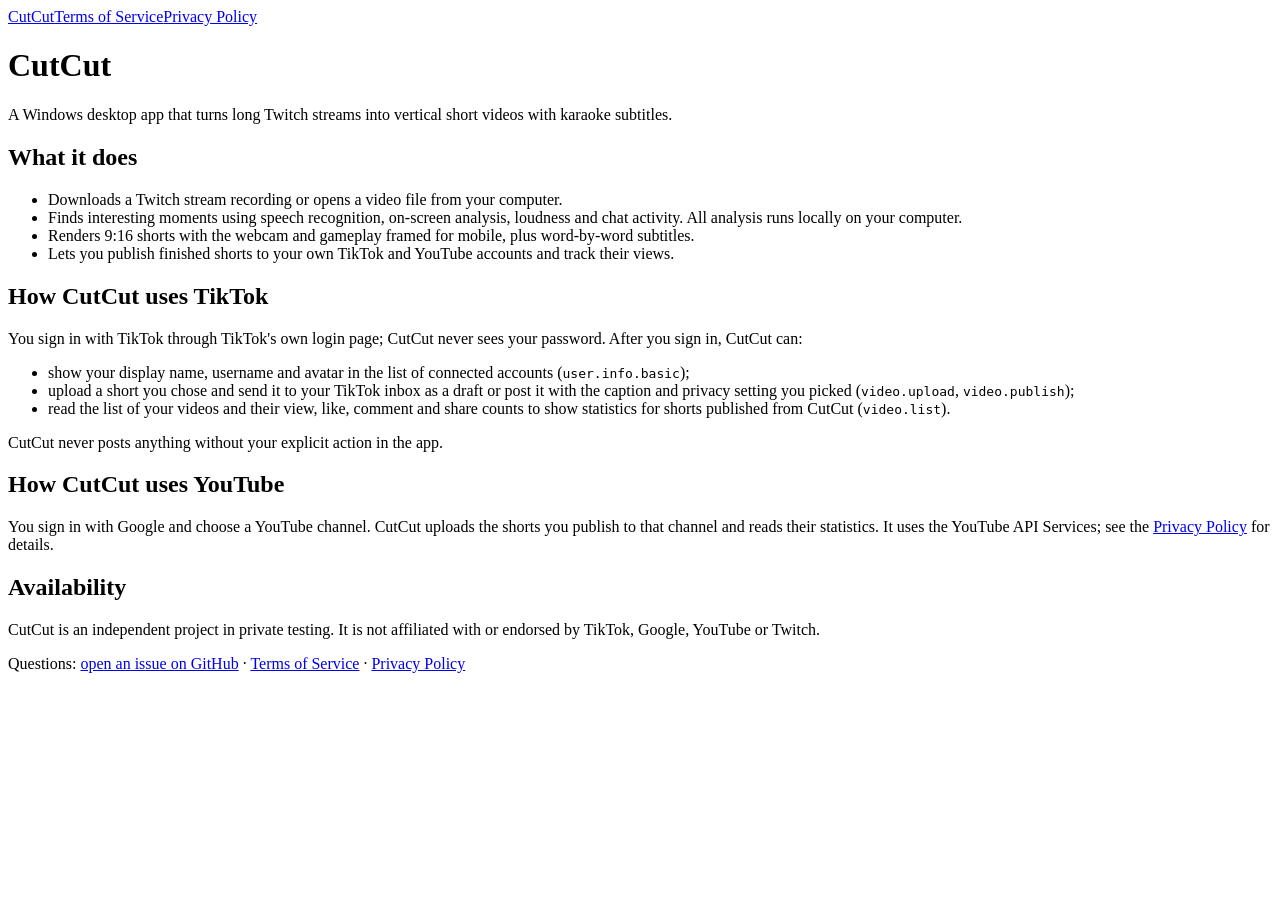
==== index.html @ 6bd40a80 "Add index.html" ====
<!doctype html>
<html lang="en">
<head>
<meta charset="utf-8">
<meta name="viewport" content="width=device-width, initial-scale=1">
<title>CutCut</title>
<link rel="stylesheet" href="style.css">
</head>
<body>
<main>
<nav><a href="./">CutCut</a><a href="terms.html">Terms of Service</a><a href="privacy.html">Privacy Policy</a></nav>

<h1>CutCut</h1>
<p class="lead">A Windows desktop app that turns long Twitch streams into vertical short videos with karaoke subtitles.</p>

<h2>What it does</h2>
<ul>
  <li>Downloads a Twitch stream recording or opens a video file from your computer.</li>
  <li>Finds interesting moments using speech recognition, on-screen analysis, loudness and chat activity.
      All analysis runs locally on your computer.</li>
  <li>Renders 9:16 shorts with the webcam and gameplay framed for mobile, plus word-by-word subtitles.</li>
  <li>Lets you publish finished shorts to your own TikTok and YouTube accounts and track their views.</li>
</ul>

<h2>How CutCut uses TikTok</h2>
<p>You sign in with TikTok through TikTok's own login page; CutCut never sees your password. After you sign in, CutCut can:</p>
<ul>
  <li>show your display name, username and avatar in the list of connected accounts (<code>user.info.basic</code>);</li>
  <li>upload a short you chose and send it to your TikTok inbox as a draft or post it with the caption and privacy
      setting you picked (<code>video.upload</code>, <code>video.publish</code>);</li>
  <li>read the list of your videos and their view, like, comment and share counts to show statistics for shorts
      published from CutCut (<code>video.list</code>).</li>
</ul>
<p>CutCut never posts anything without your explicit action in the app.</p>

<h2>How CutCut uses YouTube</h2>
<p>You sign in with Google and choose a YouTube channel. CutCut uploads the shorts you publish to that channel and reads
their statistics. It uses the YouTube API Services; see the <a href="privacy.html">Privacy Policy</a> for details.</p>

<h2>Availability</h2>
<p>CutCut is an independent project in private testing. It is not affiliated with or endorsed by TikTok, Google, YouTube or Twitch.</p>

<footer>
  Questions: <a href="https://github.com/H0oxy/cutcut/issues">open an issue on GitHub</a> ·
  <a href="terms.html">Terms of Service</a> · <a href="privacy.html">Privacy Policy</a>
</footer>
</main>
</body>
</html>
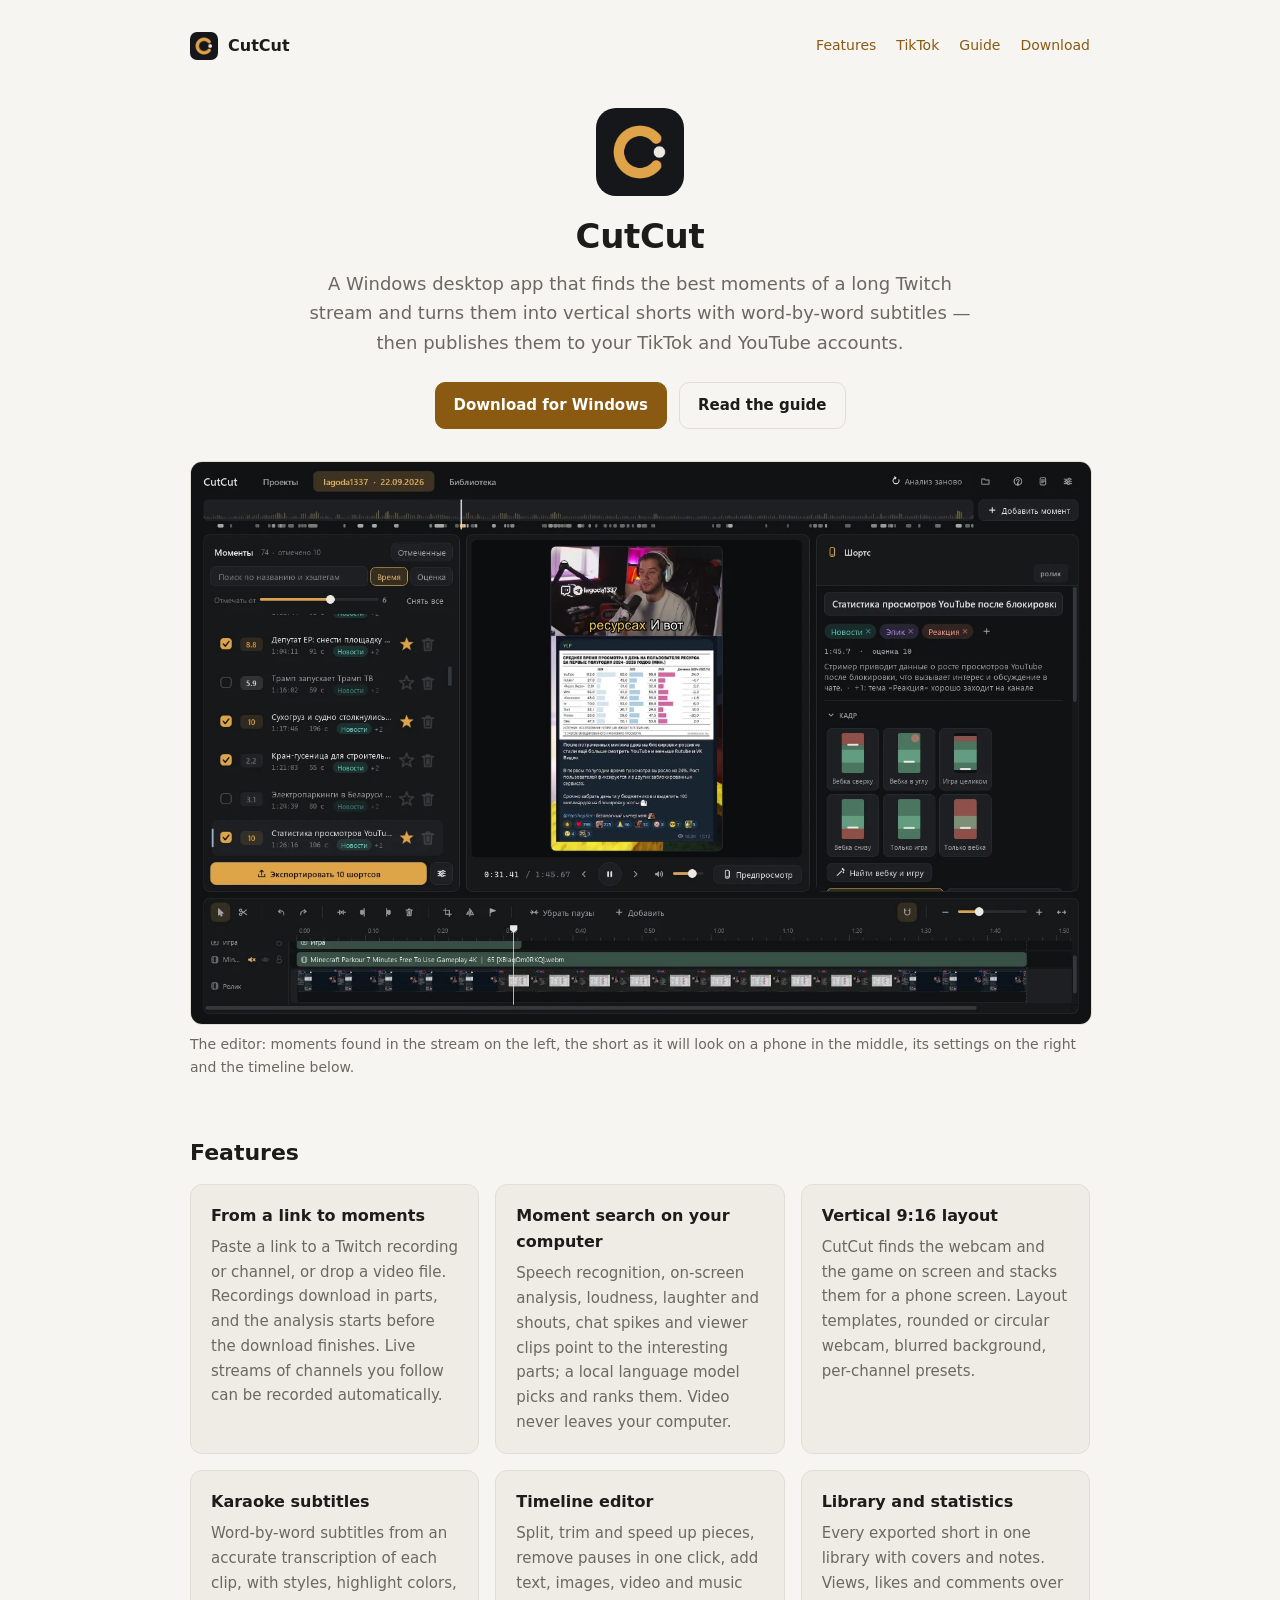
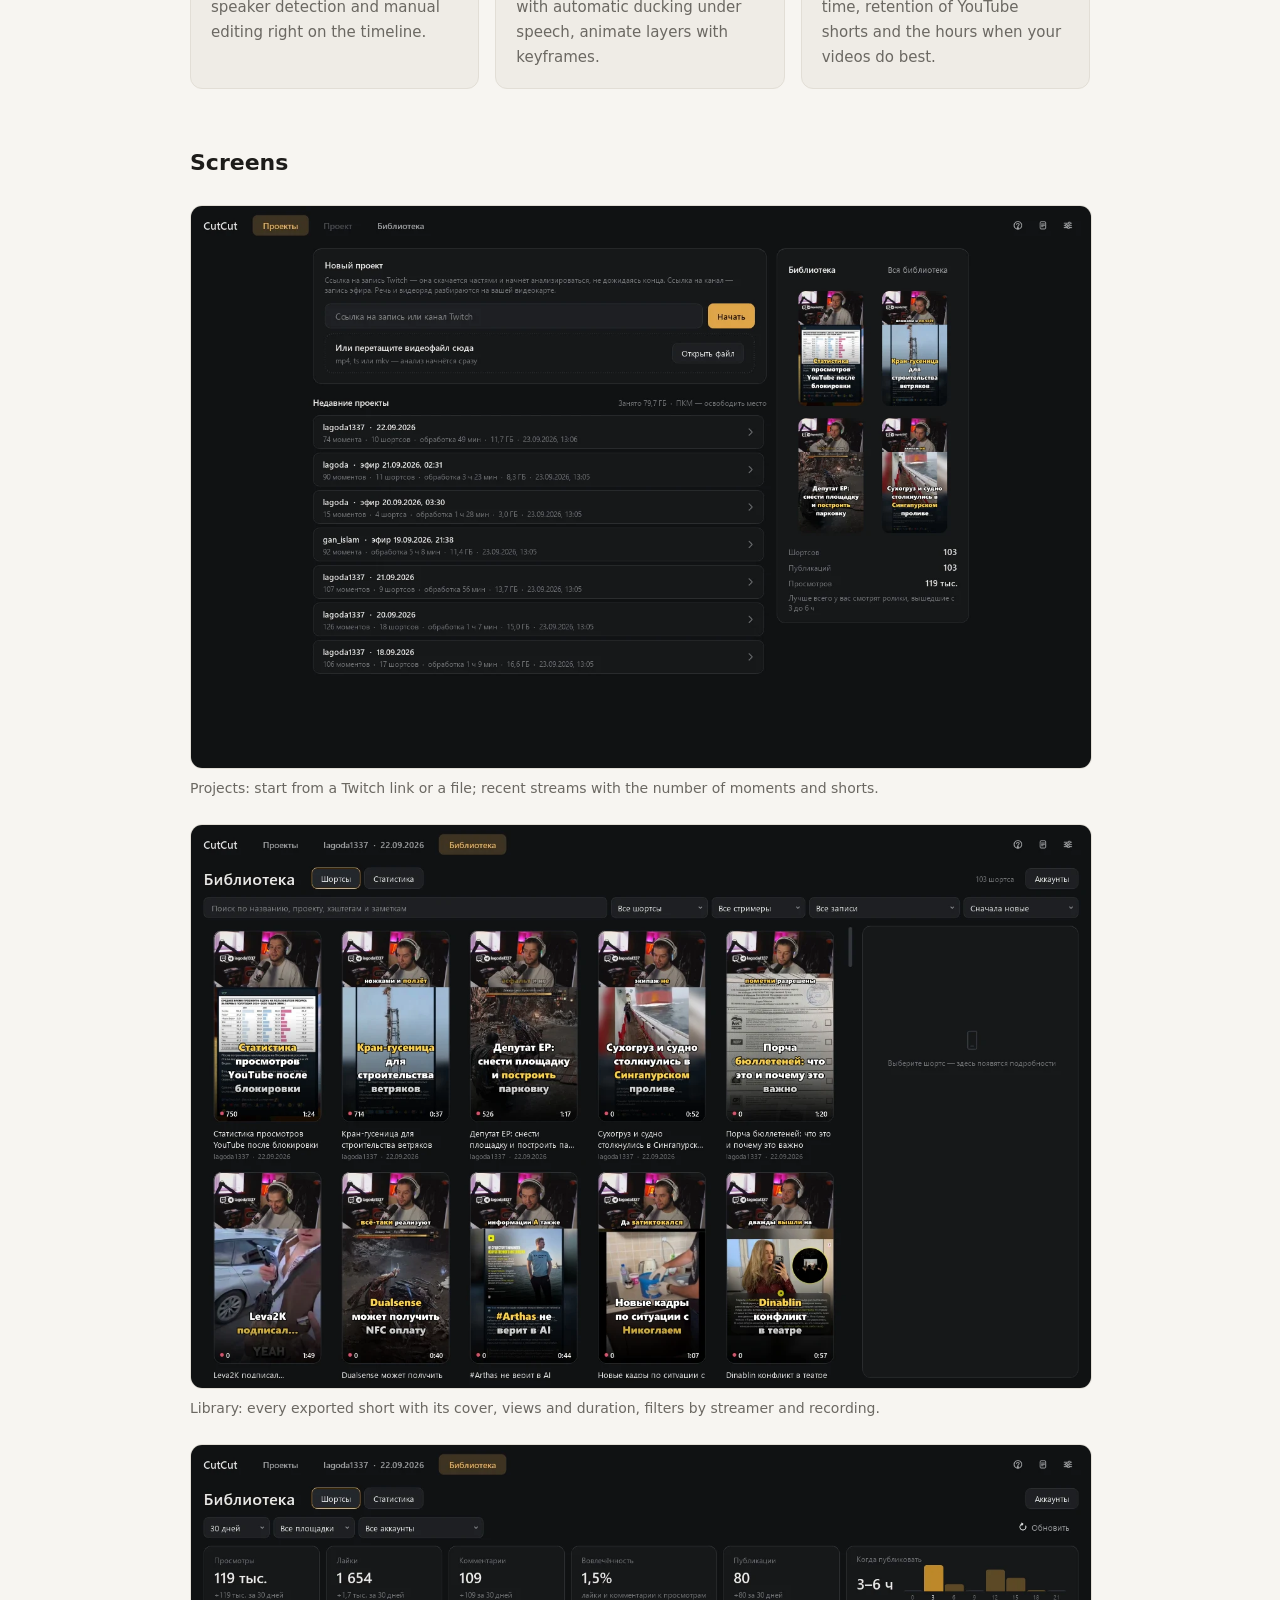
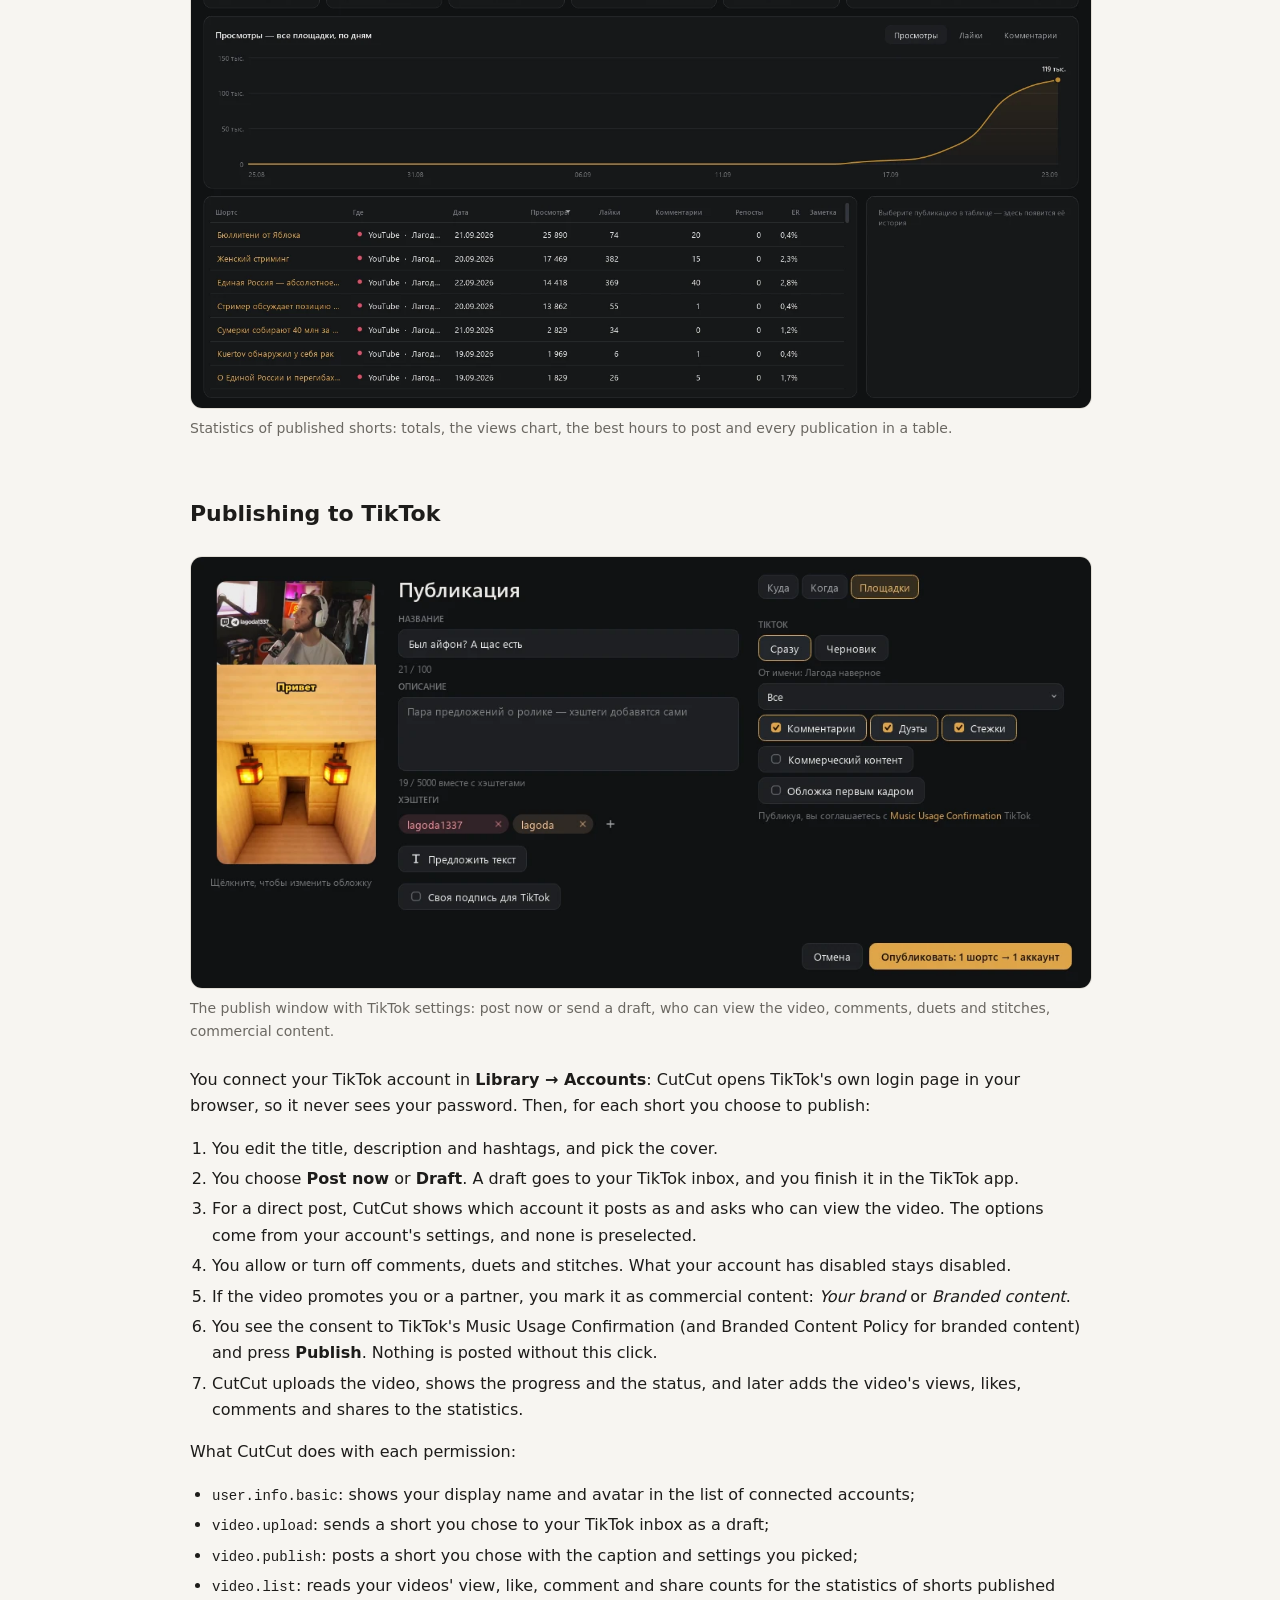
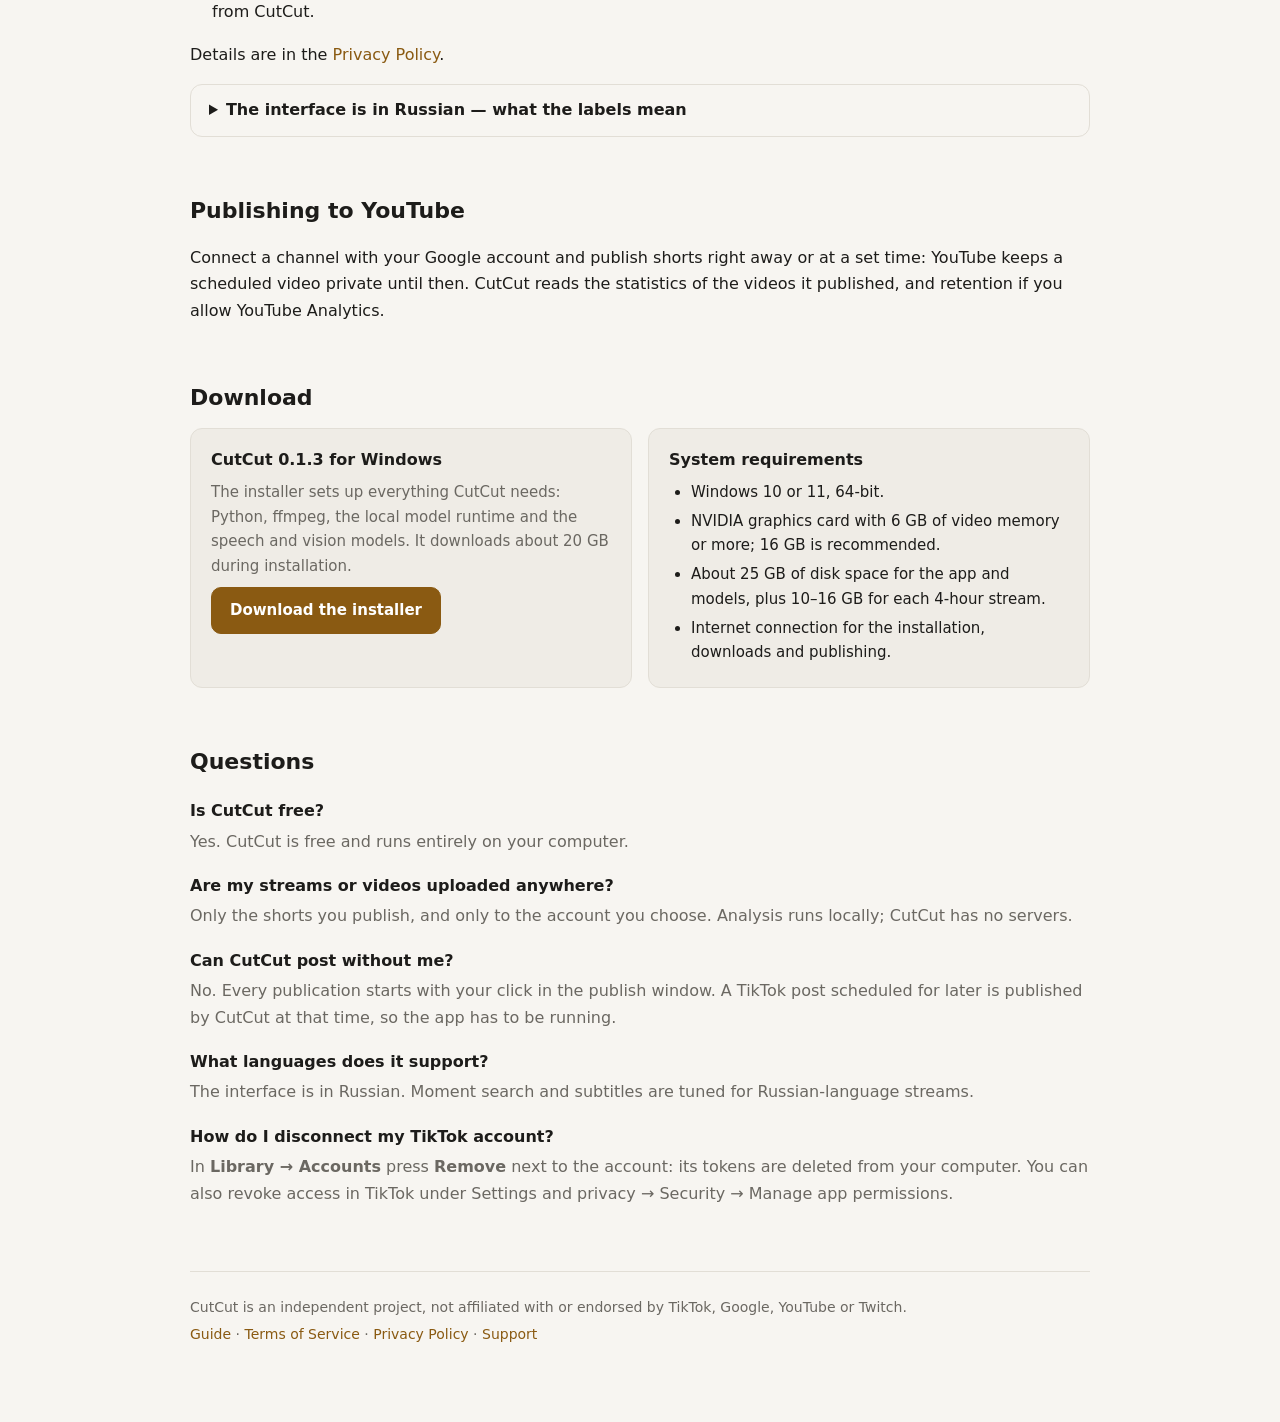
==== commit 6fd4d703: "Full site: app icon and favicon, screenshots, guide, download - icon.png as favicon, in the header o" ====
--- a/index.html
+++ b/index.html
@@ -3,46 +3,170 @@
 <head>
 <meta charset="utf-8">
 <meta name="viewport" content="width=device-width, initial-scale=1">
-<title>CutCut</title>
+<title>CutCut — Twitch streams into vertical shorts</title>
+<meta name="description" content="CutCut is a Windows desktop app that finds the best moments of a Twitch stream and turns them into vertical shorts with karaoke subtitles, ready to publish to TikTok and YouTube.">
+<link rel="icon" type="image/png" href="icon.png">
+<link rel="apple-touch-icon" href="icon.png">
 <link rel="stylesheet" href="style.css">
 </head>
 <body>
 <main>
-<nav><a href="./">CutCut</a><a href="terms.html">Terms of Service</a><a href="privacy.html">Privacy Policy</a></nav>
+<nav>
+  <a class="brand" href="./"><img src="icon.png" alt="" width="28" height="28">CutCut</a>
+  <a href="#features">Features</a><a href="#tiktok">TikTok</a><a href="guide.html">Guide</a><a href="#download">Download</a>
+</nav>
 
-<h1>CutCut</h1>
-<p class="lead">A Windows desktop app that turns long Twitch streams into vertical short videos with karaoke subtitles.</p>
+<header class="hero">
+  <img class="hero-icon" src="icon.png" alt="CutCut icon" width="88" height="88">
+  <h1>CutCut</h1>
+  <p class="lead">A Windows desktop app that finds the best moments of a long Twitch stream and turns them into vertical
+    shorts with word-by-word subtitles — then publishes them to your TikTok and YouTube accounts.</p>
+  <p class="actions"><a class="btn primary" href="#download">Download for Windows</a><a class="btn" href="guide.html">Read the guide</a></p>
+</header>
 
-<h2>What it does</h2>
+<figure class="shot">
+  <img src="img/editor.webp" alt="CutCut editor: list of found moments on the left, the 9:16 short in the middle, settings on the right and the timeline below" width="1440" height="900">
+  <figcaption>The editor: moments found in the stream on the left, the short as it will look on a phone in the middle,
+    its settings on the right and the timeline below.</figcaption>
+</figure>
+
+<h2 id="features">Features</h2>
+<div class="grid">
+  <section>
+    <h3>From a link to moments</h3>
+    <p>Paste a link to a Twitch recording or channel, or drop a video file. Recordings download in parts, and the analysis
+      starts before the download finishes. Live streams of channels you follow can be recorded automatically.</p>
+  </section>
+  <section>
+    <h3>Moment search on your computer</h3>
+    <p>Speech recognition, on-screen analysis, loudness, laughter and shouts, chat spikes and viewer clips point to the
+      interesting parts; a local language model picks and ranks them. Video never leaves your computer.</p>
+  </section>
+  <section>
+    <h3>Vertical 9:16 layout</h3>
+    <p>CutCut finds the webcam and the game on screen and stacks them for a phone screen. Layout templates, rounded or
+      circular webcam, blurred background, per-channel presets.</p>
+  </section>
+  <section>
+    <h3>Karaoke subtitles</h3>
+    <p>Word-by-word subtitles from an accurate transcription of each clip, with styles, highlight colors, speaker
+      detection and manual editing right on the timeline.</p>
+  </section>
+  <section>
+    <h3>Timeline editor</h3>
+    <p>Split, trim and speed up pieces, remove pauses in one click, add text, images, video and music with automatic
+      ducking under speech, animate layers with keyframes.</p>
+  </section>
+  <section>
+    <h3>Library and statistics</h3>
+    <p>Every exported short in one library with covers and notes. Views, likes and comments over time, retention of
+      YouTube shorts and the hours when your videos do best.</p>
+  </section>
+</div>
+
+<h2>Screens</h2>
+<figure class="shot">
+  <img src="img/home.webp" alt="Projects screen: a new project from a Twitch link or a file, recent projects and the latest shorts" width="1440" height="900" loading="lazy">
+  <figcaption>Projects: start from a Twitch link or a file; recent streams with the number of moments and shorts.</figcaption>
+</figure>
+<figure class="shot">
+  <img src="img/library.webp" alt="Library: a grid of exported shorts with covers, views and duration" width="1440" height="900" loading="lazy">
+  <figcaption>Library: every exported short with its cover, views and duration, filters by streamer and recording.</figcaption>
+</figure>
+<figure class="shot">
+  <img src="img/stats.webp" alt="Statistics: views, likes, comments, engagement, best hours to post and a views chart" width="1440" height="900" loading="lazy">
+  <figcaption>Statistics of published shorts: totals, the views chart, the best hours to post and every publication in a table.</figcaption>
+</figure>
+
+<h2 id="tiktok">Publishing to TikTok</h2>
+<figure class="shot">
+  <img src="img/publish.webp" alt="Publish window with TikTok settings: post now or draft, who can view, comments, duets, stitches, commercial content" width="1120" height="536" loading="lazy">
+  <figcaption>The publish window with TikTok settings: post now or send a draft, who can view the video, comments, duets
+    and stitches, commercial content.</figcaption>
+</figure>
+<p>You connect your TikTok account in <b>Library → Accounts</b>: CutCut opens TikTok's own login page in your browser,
+  so it never sees your password. Then, for each short you choose to publish:</p>
+<ol>
+  <li>You edit the title, description and hashtags, and pick the cover.</li>
+  <li>You choose <b>Post now</b> or <b>Draft</b>. A draft goes to your TikTok inbox, and you finish it in the TikTok app.</li>
+  <li>For a direct post, CutCut shows which account it posts as and asks who can view the video. The options come
+    from your account's settings, and none is preselected.</li>
+  <li>You allow or turn off comments, duets and stitches. What your account has disabled stays disabled.</li>
+  <li>If the video promotes you or a partner, you mark it as commercial content: <i>Your brand</i> or <i>Branded content</i>.</li>
+  <li>You see the consent to TikTok's Music Usage Confirmation (and Branded Content Policy for branded content)
+    and press <b>Publish</b>. Nothing is posted without this click.</li>
+  <li>CutCut uploads the video, shows the progress and the status, and later adds the video's views, likes, comments
+    and shares to the statistics.</li>
+</ol>
+<p>What CutCut does with each permission:</p>
 <ul>
-  <li>Downloads a Twitch stream recording or opens a video file from your computer.</li>
-  <li>Finds interesting moments using speech recognition, on-screen analysis, loudness and chat activity.
-      All analysis runs locally on your computer.</li>
-  <li>Renders 9:16 shorts with the webcam and gameplay framed for mobile, plus word-by-word subtitles.</li>
-  <li>Lets you publish finished shorts to your own TikTok and YouTube accounts and track their views.</li>
+  <li><code>user.info.basic</code>: shows your display name and avatar in the list of connected accounts;</li>
+  <li><code>video.upload</code>: sends a short you chose to your TikTok inbox as a draft;</li>
+  <li><code>video.publish</code>: posts a short you chose with the caption and settings you picked;</li>
+  <li><code>video.list</code>: reads your videos' view, like, comment and share counts for the statistics of shorts
+    published from CutCut.</li>
 </ul>
+<p>Details are in the <a href="privacy.html">Privacy Policy</a>.</p>
 
-<h2>How CutCut uses TikTok</h2>
-<p>You sign in with TikTok through TikTok's own login page; CutCut never sees your password. After you sign in, CutCut can:</p>
-<ul>
-  <li>show your display name, username and avatar in the list of connected accounts (<code>user.info.basic</code>);</li>
-  <li>upload a short you chose and send it to your TikTok inbox as a draft or post it with the caption and privacy
-      setting you picked (<code>video.upload</code>, <code>video.publish</code>);</li>
-  <li>read the list of your videos and their view, like, comment and share counts to show statistics for shorts
-      published from CutCut (<code>video.list</code>).</li>
-</ul>
-<p>CutCut never posts anything without your explicit action in the app.</p>
+<details class="legend">
+  <summary>The interface is in Russian — what the labels mean</summary>
+  <table>
+    <tr><td>Публикация</td><td>Publish</td></tr>
+    <tr><td>Куда · Когда · Площадки</td><td>Where · When · Platforms</td></tr>
+    <tr><td>Сразу · Черновик</td><td>Post now · Draft (to TikTok inbox)</td></tr>
+    <tr><td>От имени</td><td>Posting as</td></tr>
+    <tr><td>Все · Друзья — взаимные подписки · Подписчики · Только я</td><td>Everyone · Friends · Followers · Only me</td></tr>
+    <tr><td>Комментарии · Дуэты · Стежки</td><td>Comments · Duets · Stitches</td></tr>
+    <tr><td>Коммерческий контент · Мой бренд · Реклама партнёра</td><td>Commercial content · Your brand · Branded content</td></tr>
+    <tr><td>Обложка первым кадром</td><td>Cover as the first frame</td></tr>
+    <tr><td>Опубликовать</td><td>Publish</td></tr>
+    <tr><td>Аккаунты · Добавить аккаунт · Удалить</td><td>Accounts · Add account · Remove</td></tr>
+  </table>
+</details>
 
-<h2>How CutCut uses YouTube</h2>
-<p>You sign in with Google and choose a YouTube channel. CutCut uploads the shorts you publish to that channel and reads
-their statistics. It uses the YouTube API Services; see the <a href="privacy.html">Privacy Policy</a> for details.</p>
+<h2>Publishing to YouTube</h2>
+<p>Connect a channel with your Google account and publish shorts right away or at a set time: YouTube keeps a scheduled
+  video private until then. CutCut reads the statistics of the videos it published, and retention if you allow YouTube Analytics.</p>
 
-<h2>Availability</h2>
-<p>CutCut is an independent project in private testing. It is not affiliated with or endorsed by TikTok, Google, YouTube or Twitch.</p>
+<h2 id="download">Download</h2>
+<div class="grid">
+  <section>
+    <h3>CutCut 0.1.3 for Windows</h3>
+    <p>The installer sets up everything CutCut needs: Python, ffmpeg, the local model runtime and the speech and vision
+      models. It downloads about 20 GB during installation.</p>
+    <p class="actions"><a class="btn primary" href="https://github.com/H0oxy/cutcut/releases/latest">Download the installer</a></p>
+  </section>
+  <section>
+    <h3>System requirements</h3>
+    <ul>
+      <li>Windows 10 or 11, 64-bit.</li>
+      <li>NVIDIA graphics card with 6 GB of video memory or more; 16 GB is recommended.</li>
+      <li>About 25 GB of disk space for the app and models, plus 10–16 GB for each 4-hour stream.</li>
+      <li>Internet connection for the installation, downloads and publishing.</li>
+    </ul>
+  </section>
+</div>
+
+<h2>Questions</h2>
+<dl class="faq">
+  <dt>Is CutCut free?</dt>
+  <dd>Yes. CutCut is free and runs entirely on your computer.</dd>
+  <dt>Are my streams or videos uploaded anywhere?</dt>
+  <dd>Only the shorts you publish, and only to the account you choose. Analysis runs locally; CutCut has no servers.</dd>
+  <dt>Can CutCut post without me?</dt>
+  <dd>No. Every publication starts with your click in the publish window. A TikTok post scheduled for later is published
+    by CutCut at that time, so the app has to be running.</dd>
+  <dt>What languages does it support?</dt>
+  <dd>The interface is in Russian. Moment search and subtitles are tuned for Russian-language streams.</dd>
+  <dt>How do I disconnect my TikTok account?</dt>
+  <dd>In <b>Library → Accounts</b> press <b>Remove</b> next to the account: its tokens are deleted from your computer. You can
+    also revoke access in TikTok under Settings and privacy → Security → Manage app permissions.</dd>
+</dl>
 
 <footer>
-  Questions: <a href="https://github.com/H0oxy/cutcut/issues">open an issue on GitHub</a> ·
-  <a href="terms.html">Terms of Service</a> · <a href="privacy.html">Privacy Policy</a>
+  <p>CutCut is an independent project, not affiliated with or endorsed by TikTok, Google, YouTube or Twitch.</p>
+  <p><a href="guide.html">Guide</a> · <a href="terms.html">Terms of Service</a> · <a href="privacy.html">Privacy Policy</a> ·
+    <a href="https://github.com/H0oxy/cutcut/issues">Support</a></p>
 </footer>
 </main>
 </body>
--- a/style.css
+++ b/style.css
@@ -0,0 +1,60 @@
+:root {
+  --bg: #f7f5f1; --text: #1d1c1a; --dim: #6b6862; --line: #e2ded6; --card: #efece6; --accent: #8a5a12; --on-accent: #fff;
+  color-scheme: light dark;
+}
+@media (prefers-color-scheme: dark) {
+  :root { --bg: #111214; --text: #ece9e4; --dim: #9a968f; --line: #2a2b2e; --card: #18191c; --accent: #dfa449; --on-accent: #17181b; }
+}
+body {
+  margin: 0; padding-block: 32px 72px; padding-inline: 16px;
+  background: var(--bg); color: var(--text);
+  font: 16px/1.65 "Segoe UI", system-ui, -apple-system, sans-serif;
+}
+main { max-width: 900px; margin: 0 auto; }
+nav { display: flex; align-items: center; gap: 20px; flex-wrap: wrap; margin-bottom: 48px; font-size: 14px; }
+nav .brand { display: flex; align-items: center; gap: 10px; font-weight: 600; font-size: 16px; color: var(--text); margin-right: auto; }
+nav .brand img { border-radius: 7px; }
+a { color: var(--accent); text-decoration: none; }
+a:hover { text-decoration: underline; }
+h1 { font-size: 34px; line-height: 1.2; margin: 0 0 12px; letter-spacing: -0.01em; }
+h2 { font-size: 22px; margin: 56px 0 12px; scroll-margin-top: 16px; }
+h3 { font-size: 16px; margin: 0 0 6px; }
+p, li { color: var(--text); }
+ul, ol { padding-left: 22px; }
+li { margin: 4px 0; }
+.lead { font-size: 18px; color: var(--dim); margin: 0 0 8px; max-width: 680px; }
+.date { color: var(--dim); font-size: 14px; }
+code { font-size: 14px; }
+
+.hero { text-align: center; margin-bottom: 32px; }
+.hero .lead { margin: 0 auto 8px; }
+.hero-icon { border-radius: 20px; display: block; margin: 0 auto 20px; }
+.actions { display: flex; gap: 12px; flex-wrap: wrap; justify-content: center; margin-top: 24px; }
+.grid .actions { justify-content: flex-start; }
+.btn { display: inline-block; padding: 10px 18px; border-radius: 10px; border: 1px solid var(--line); color: var(--text); font-weight: 600; font-size: 15px; }
+.btn:hover { text-decoration: none; border-color: var(--dim); }
+.btn.primary { background: var(--accent); border-color: var(--accent); color: var(--on-accent); }
+.btn.primary:hover { filter: brightness(1.08); }
+
+.shot { margin: 24px 0; }
+.shot img { display: block; width: 100%; height: auto; border-radius: 12px; border: 1px solid var(--line); }
+.shot figcaption { color: var(--dim); font-size: 14px; margin-top: 8px; }
+
+.grid { display: grid; grid-template-columns: repeat(auto-fit, minmax(260px, 1fr)); gap: 16px; }
+.grid section { background: var(--card); border: 1px solid var(--line); border-radius: 12px; padding: 18px 20px; }
+.grid section p { margin: 0; color: var(--dim); font-size: 15px; }
+.grid section p + p { margin-top: 8px; }
+.grid section ul { margin: 0; color: var(--dim); font-size: 15px; }
+
+.legend { margin: 16px 0; border: 1px solid var(--line); border-radius: 12px; padding: 12px 18px; }
+.legend summary { cursor: pointer; font-weight: 600; }
+.legend table { border-collapse: collapse; margin-top: 10px; font-size: 14px; width: 100%; }
+.legend td { padding: 6px 12px 6px 0; border-top: 1px solid var(--line); vertical-align: top; }
+.legend td:first-child { color: var(--dim); width: 50%; }
+
+.faq dt { font-weight: 600; margin-top: 18px; }
+.faq dd { margin: 4px 0 0; color: var(--dim); }
+.toc { columns: 2; column-gap: 32px; }
+
+footer { margin-top: 64px; padding-top: 20px; border-top: 1px solid var(--line); color: var(--dim); font-size: 14px; }
+footer p { color: var(--dim); margin: 4px 0; }
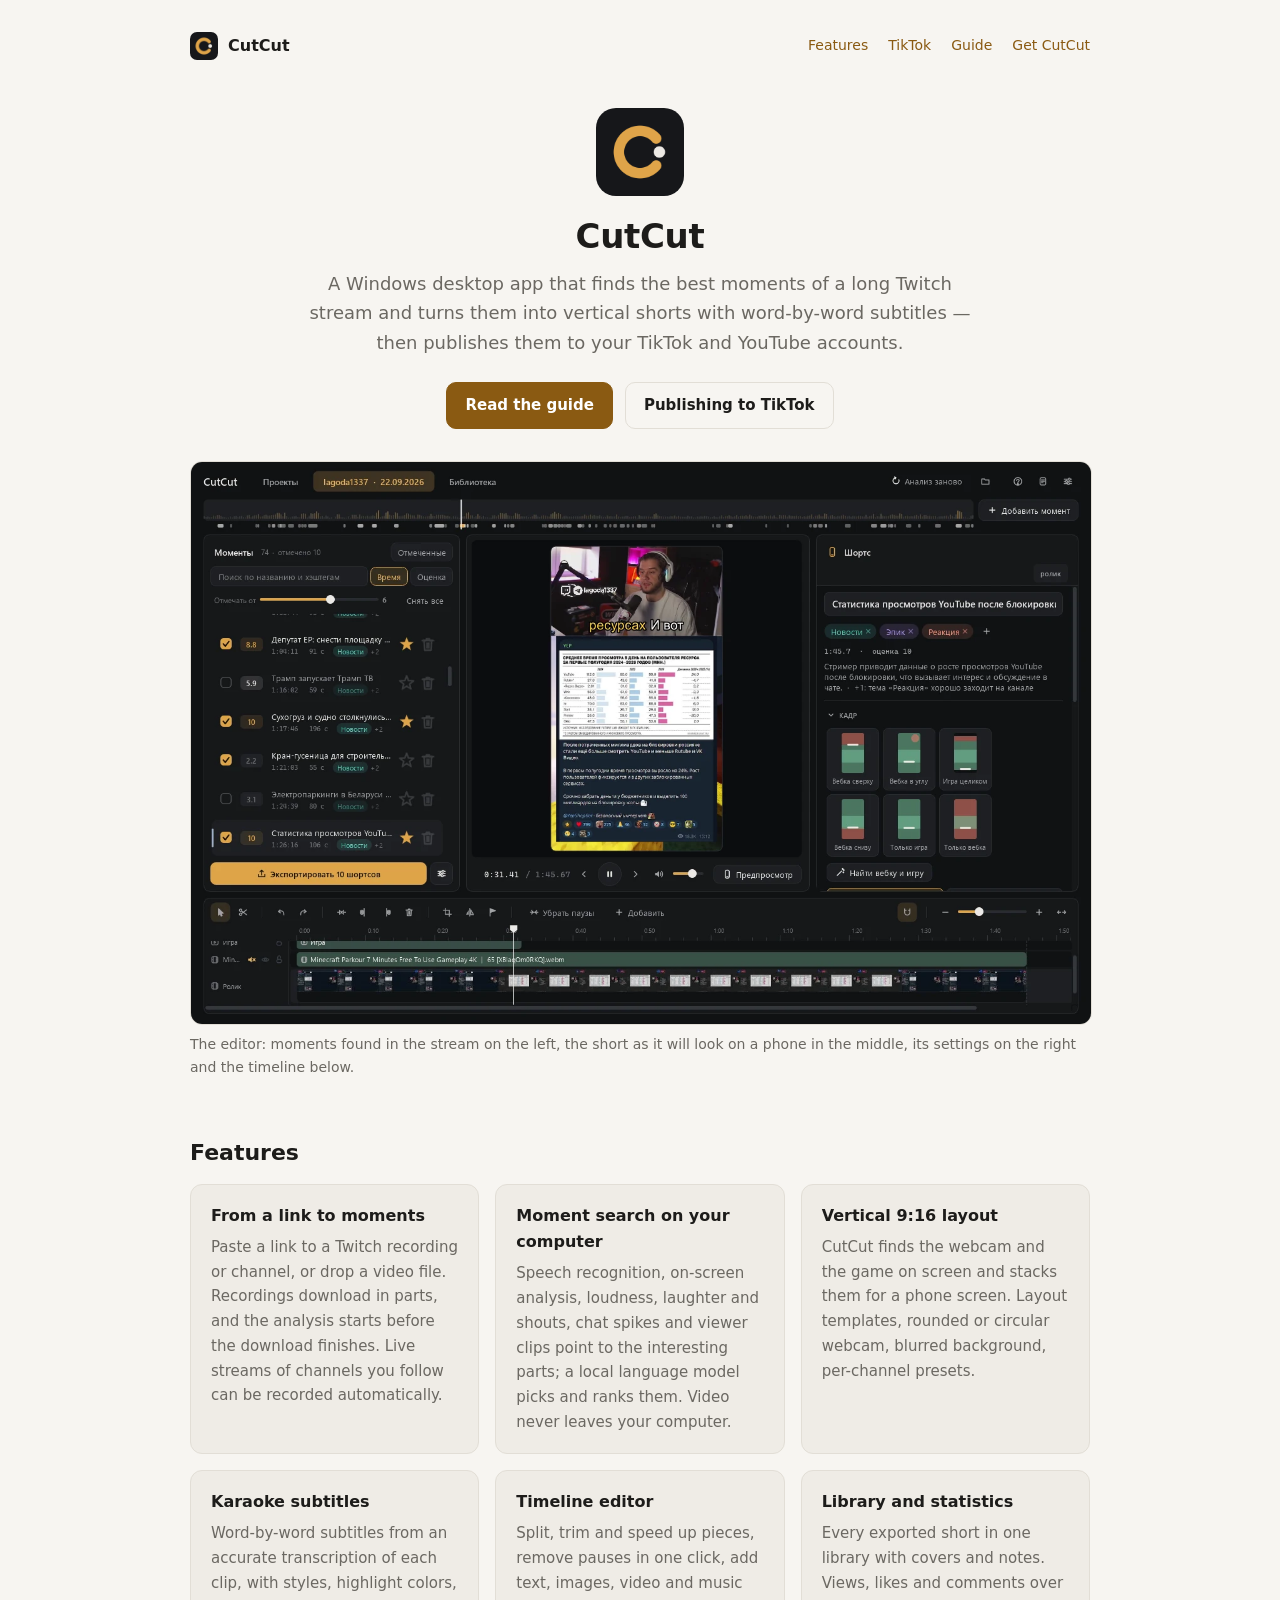
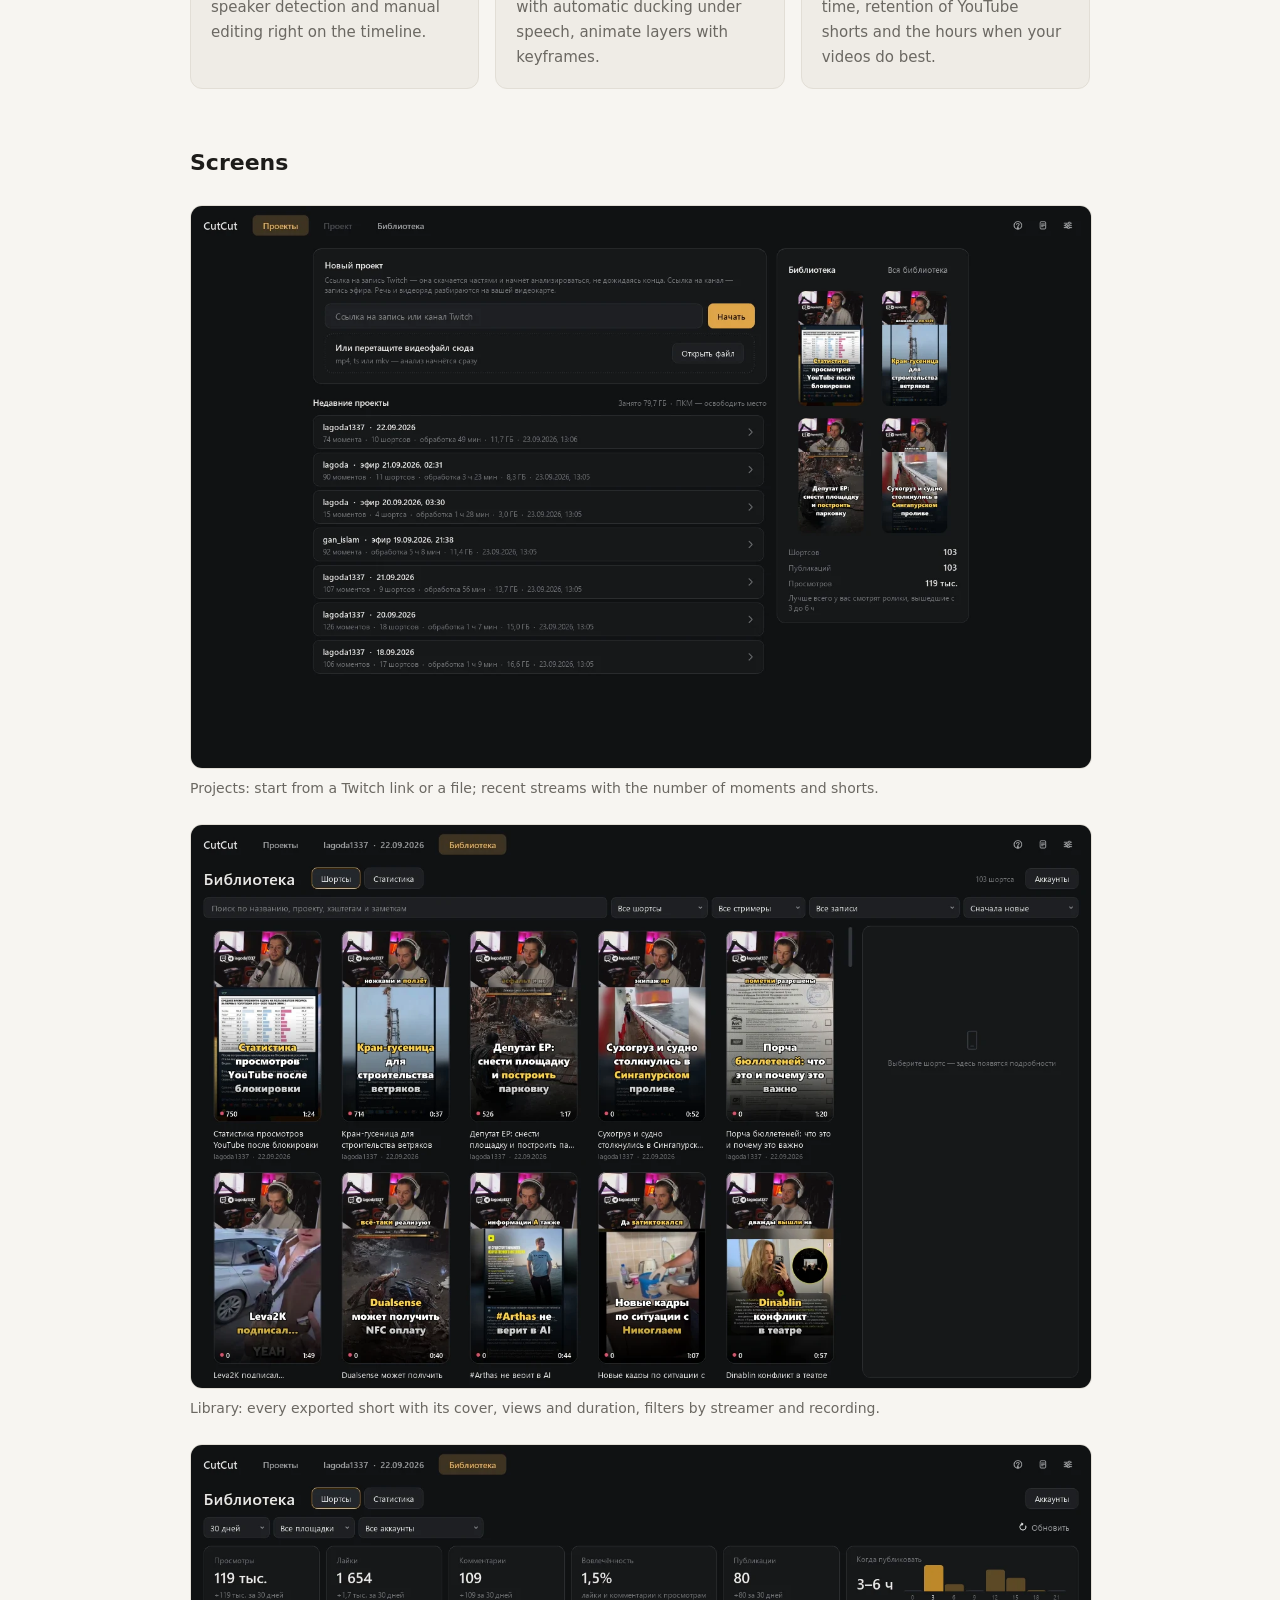
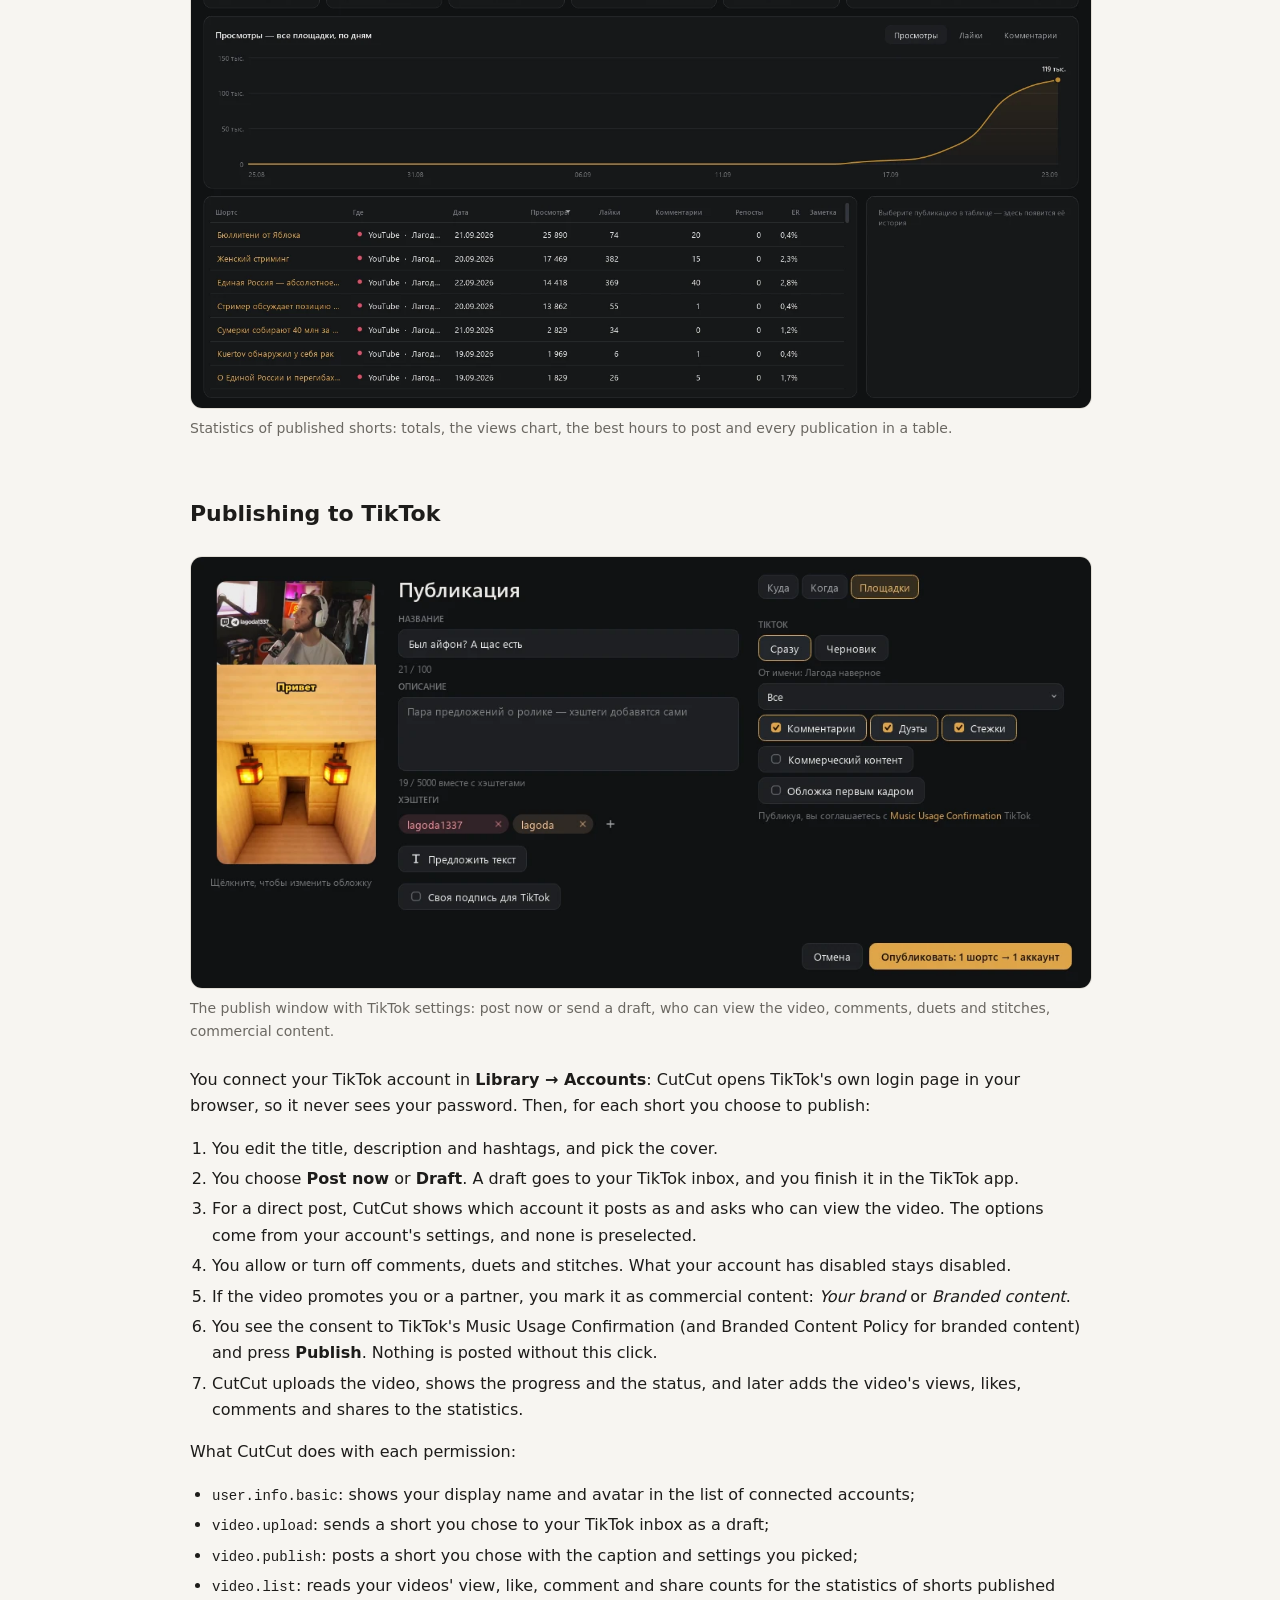
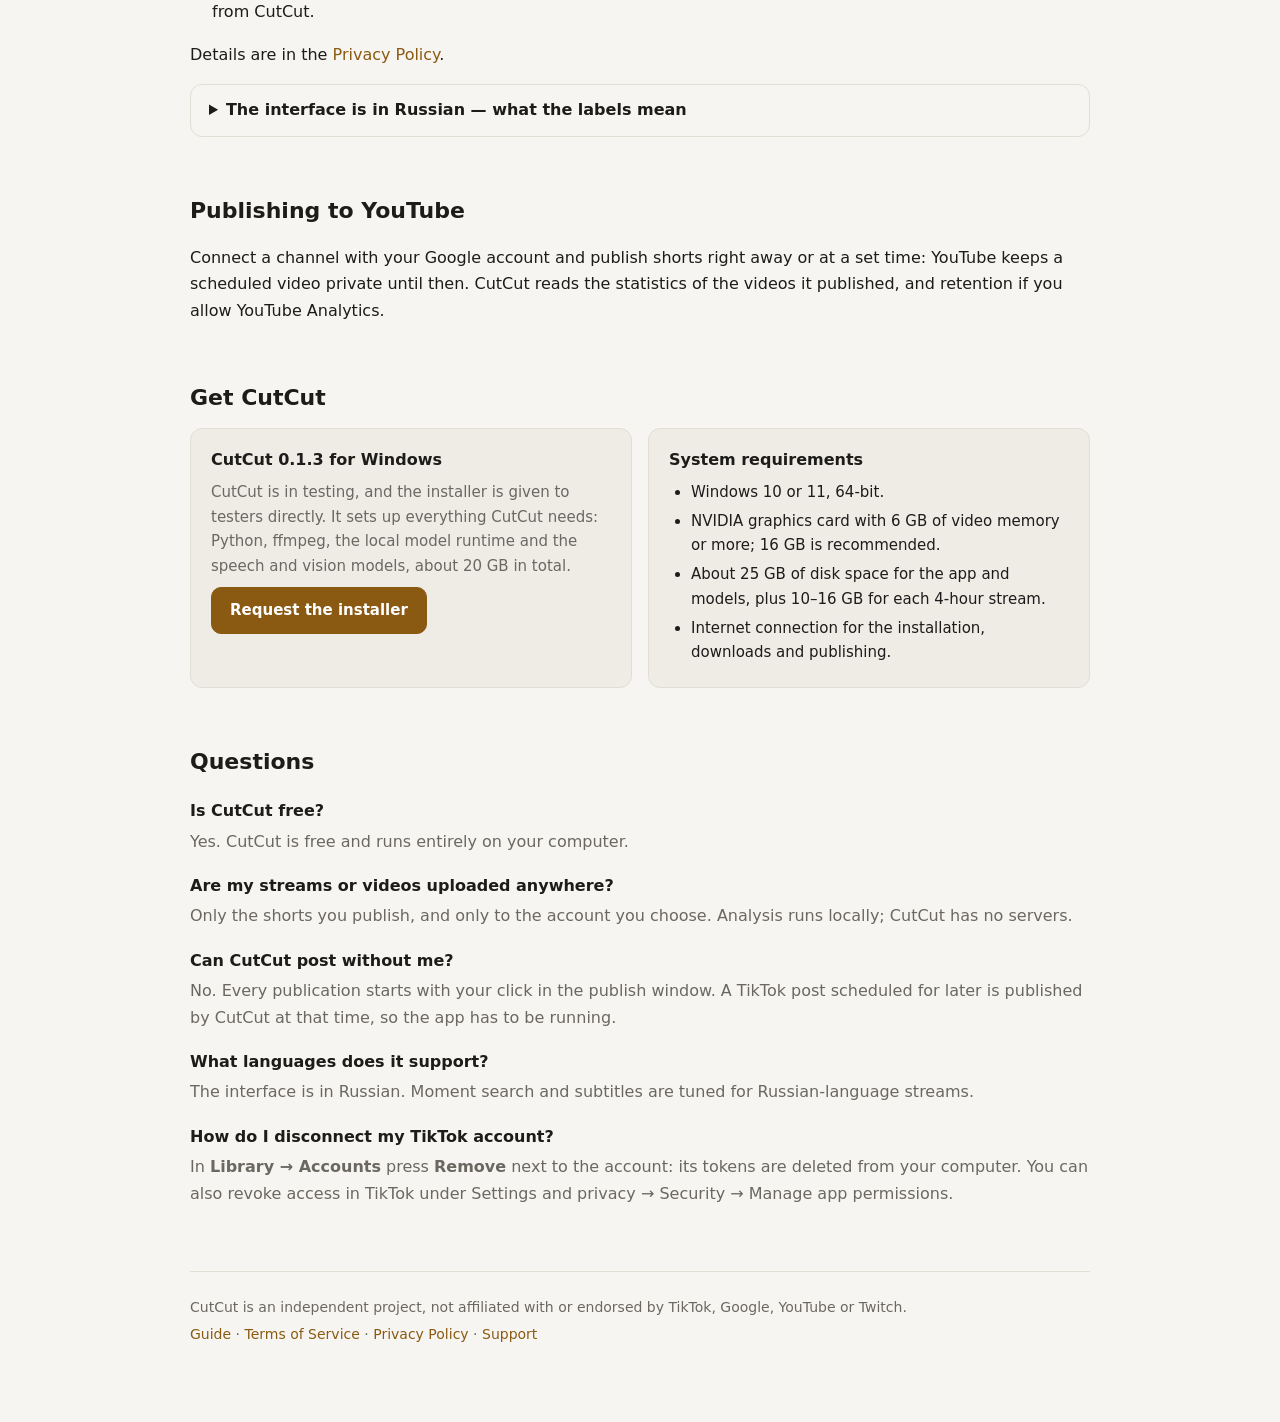
==== commit 3c4f706b: "Installer on request instead of a download link Co-Authored-By: Claude Opus 5.5 <noreply@anthropic.c" ====
--- a/index.html
+++ b/index.html
@@ -13,7 +13,7 @@
 <main>
 <nav>
   <a class="brand" href="./"><img src="icon.png" alt="" width="28" height="28">CutCut</a>
-  <a href="#features">Features</a><a href="#tiktok">TikTok</a><a href="guide.html">Guide</a><a href="#download">Download</a>
+  <a href="#features">Features</a><a href="#tiktok">TikTok</a><a href="guide.html">Guide</a><a href="#get">Get CutCut</a>
 </nav>
 
 <header class="hero">
@@ -21,7 +21,7 @@
   <h1>CutCut</h1>
   <p class="lead">A Windows desktop app that finds the best moments of a long Twitch stream and turns them into vertical
     shorts with word-by-word subtitles — then publishes them to your TikTok and YouTube accounts.</p>
-  <p class="actions"><a class="btn primary" href="#download">Download for Windows</a><a class="btn" href="guide.html">Read the guide</a></p>
+  <p class="actions"><a class="btn primary" href="guide.html">Read the guide</a><a class="btn" href="#tiktok">Publishing to TikTok</a></p>
 </header>
 
 <figure class="shot">
@@ -128,13 +128,13 @@
 <p>Connect a channel with your Google account and publish shorts right away or at a set time: YouTube keeps a scheduled
   video private until then. CutCut reads the statistics of the videos it published, and retention if you allow YouTube Analytics.</p>
 
-<h2 id="download">Download</h2>
+<h2 id="get">Get CutCut</h2>
 <div class="grid">
   <section>
     <h3>CutCut 0.1.3 for Windows</h3>
-    <p>The installer sets up everything CutCut needs: Python, ffmpeg, the local model runtime and the speech and vision
-      models. It downloads about 20 GB during installation.</p>
-    <p class="actions"><a class="btn primary" href="https://github.com/H0oxy/cutcut/releases/latest">Download the installer</a></p>
+    <p>CutCut is in testing, and the installer is given to testers directly. It sets up everything CutCut needs: Python,
+      ffmpeg, the local model runtime and the speech and vision models, about 20 GB in total.</p>
+    <p class="actions"><a class="btn primary" href="https://github.com/H0oxy/cutcut/issues/new?title=Installer%20request">Request the installer</a></p>
   </section>
   <section>
     <h3>System requirements</h3>
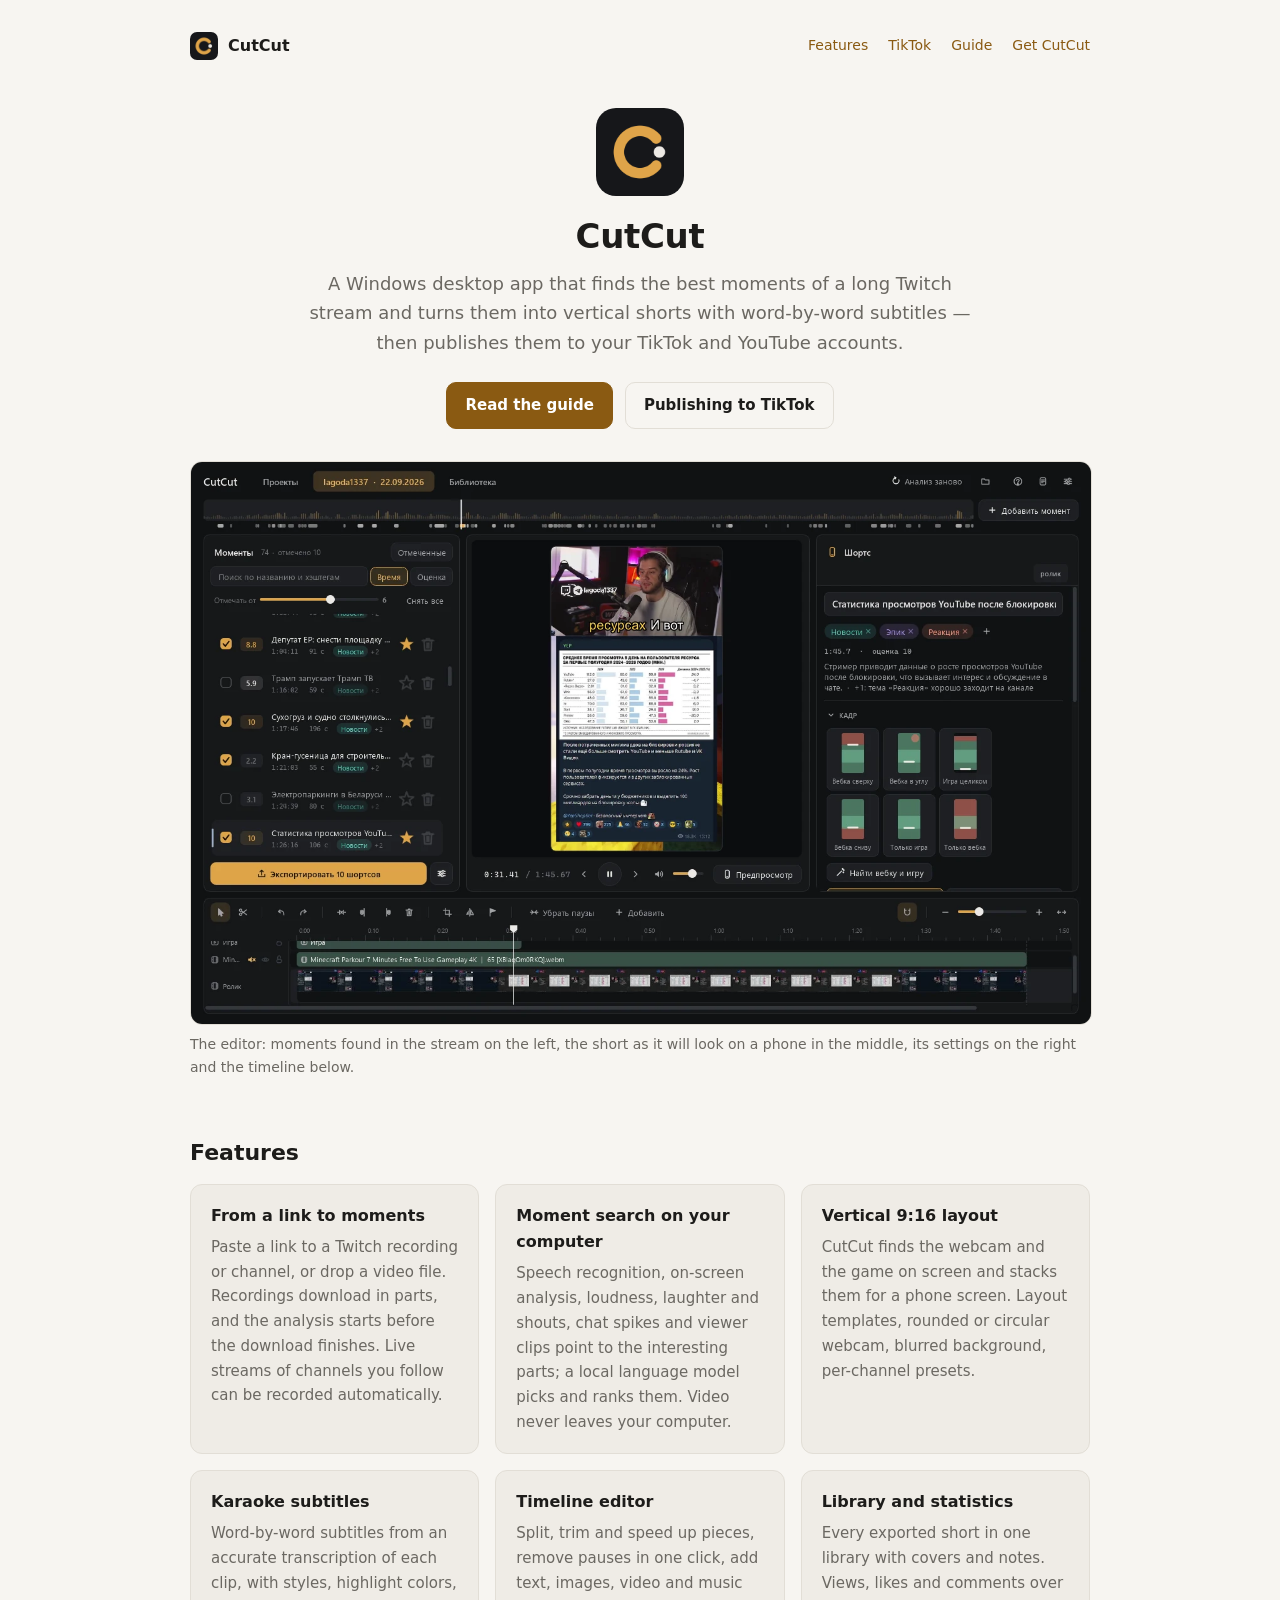
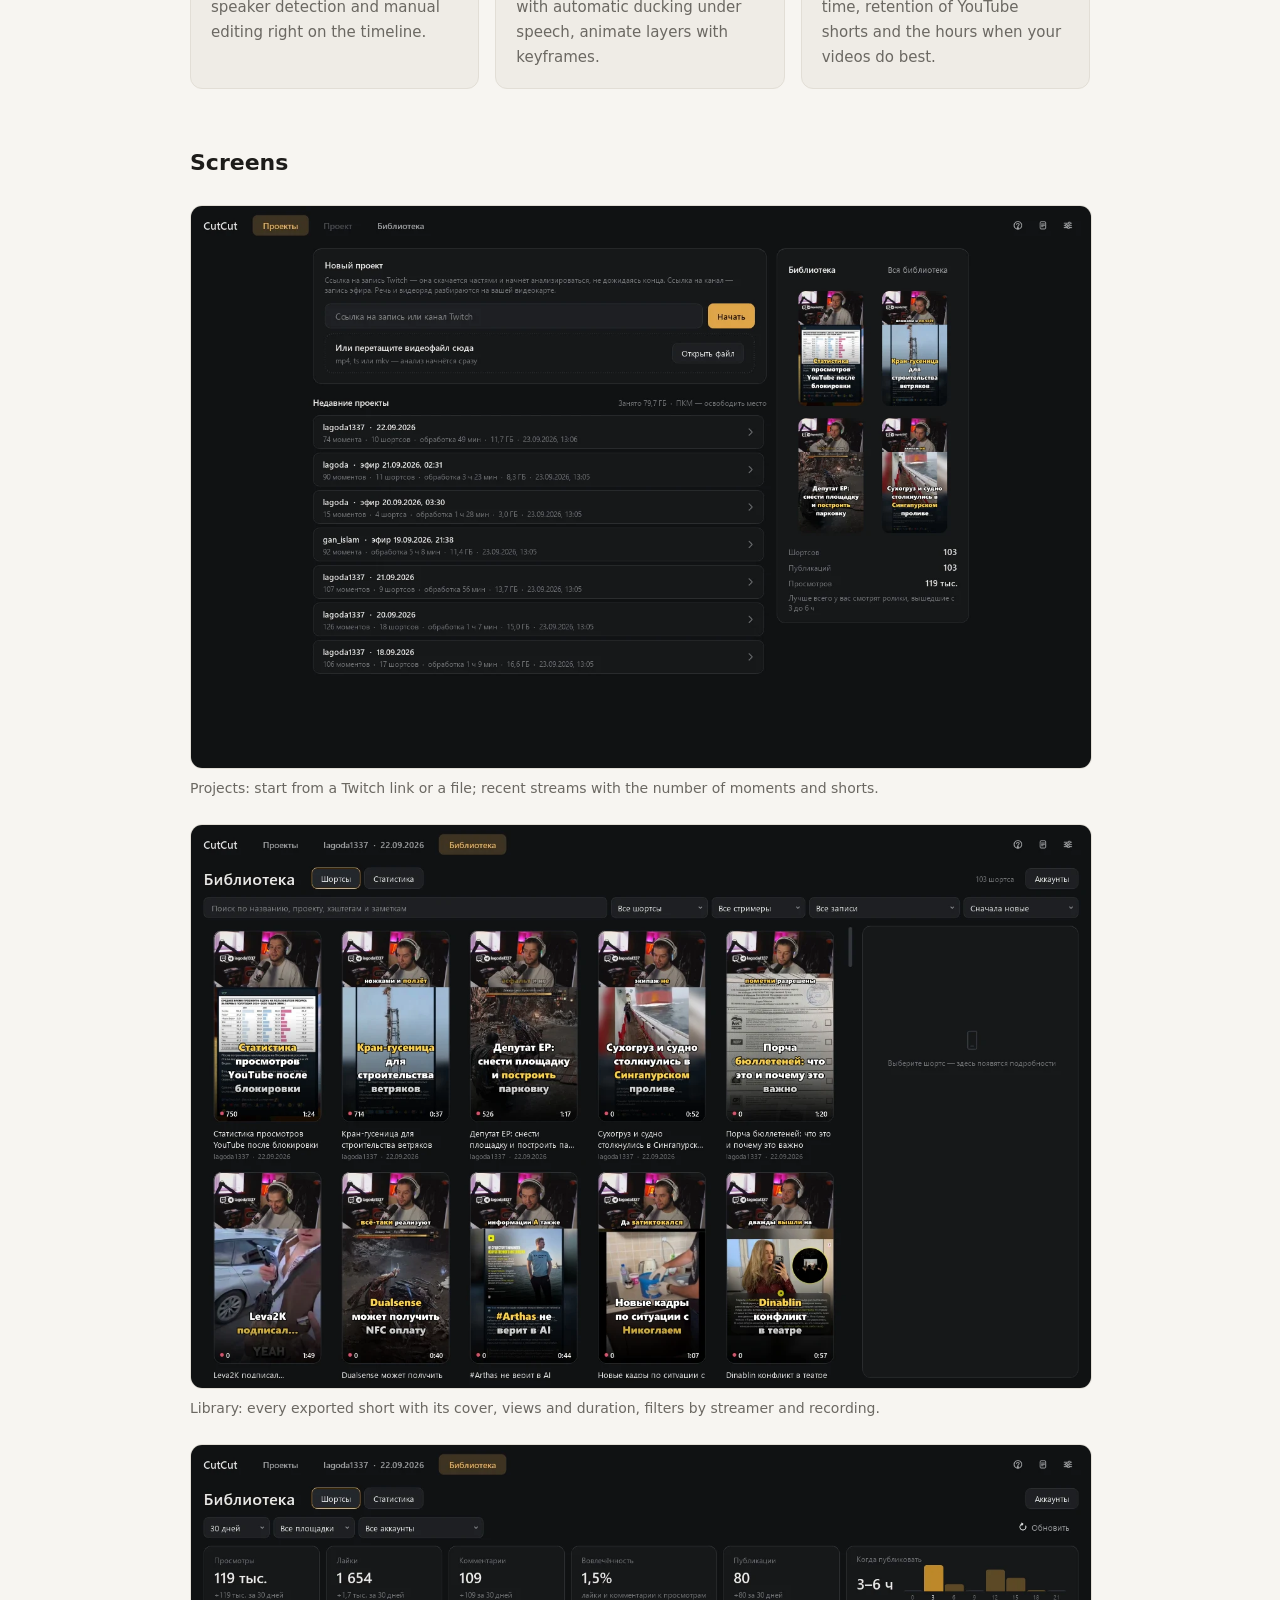
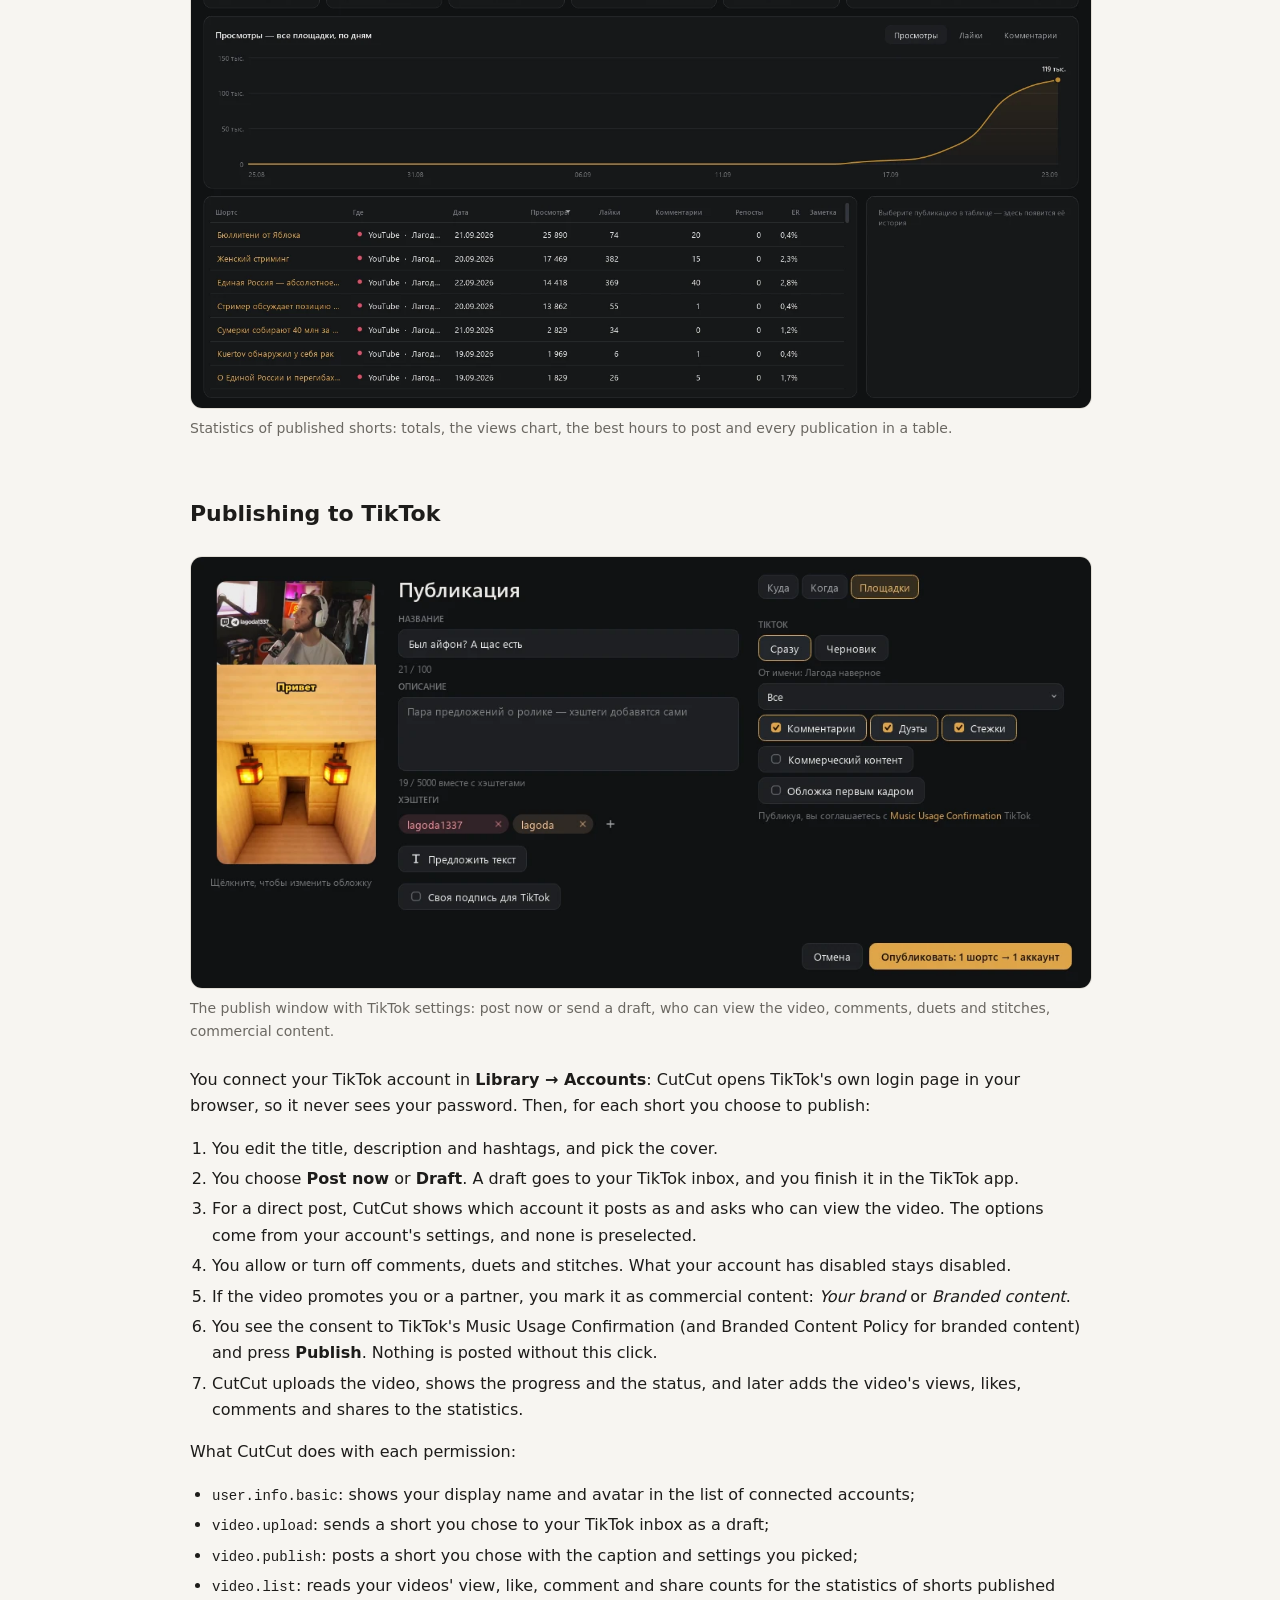
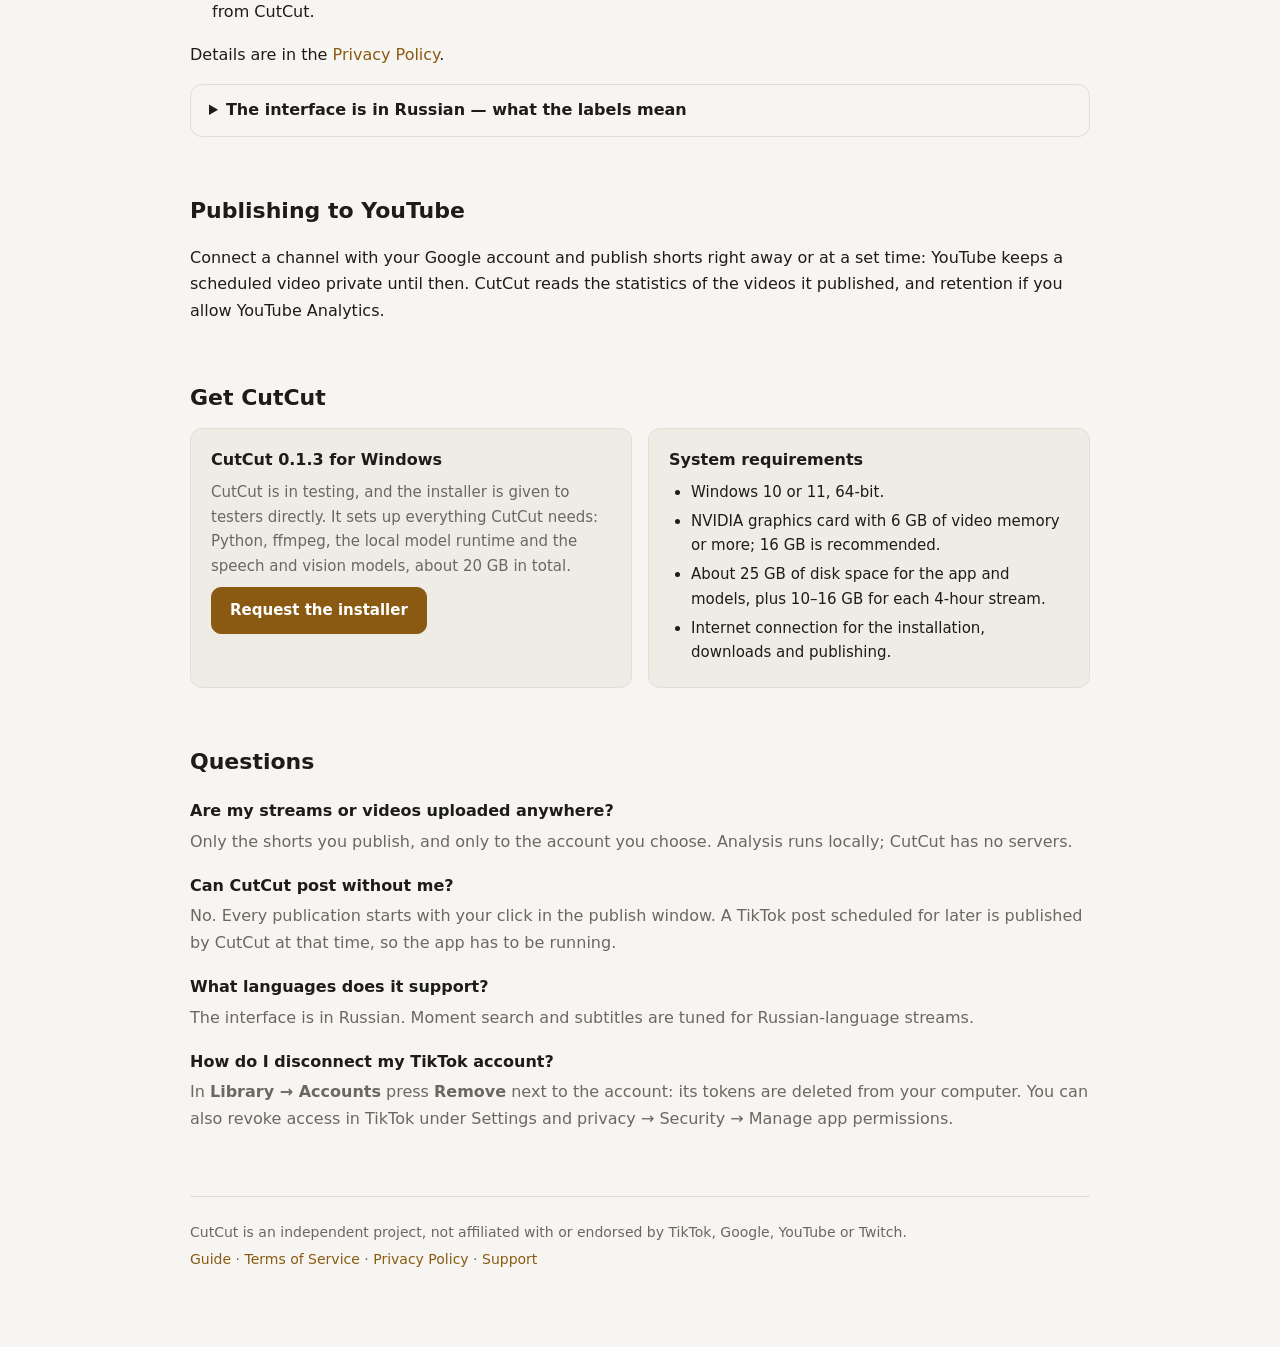
==== commit 723090d2: "Do not state the price Co-Authored-By: Claude Opus 5.5 <noreply@anthropic.com>" ====
--- a/index.html
+++ b/index.html
@@ -149,8 +149,6 @@
 
 <h2>Questions</h2>
 <dl class="faq">
-  <dt>Is CutCut free?</dt>
-  <dd>Yes. CutCut is free and runs entirely on your computer.</dd>
   <dt>Are my streams or videos uploaded anywhere?</dt>
   <dd>Only the shorts you publish, and only to the account you choose. Analysis runs locally; CutCut has no servers.</dd>
   <dt>Can CutCut post without me?</dt>
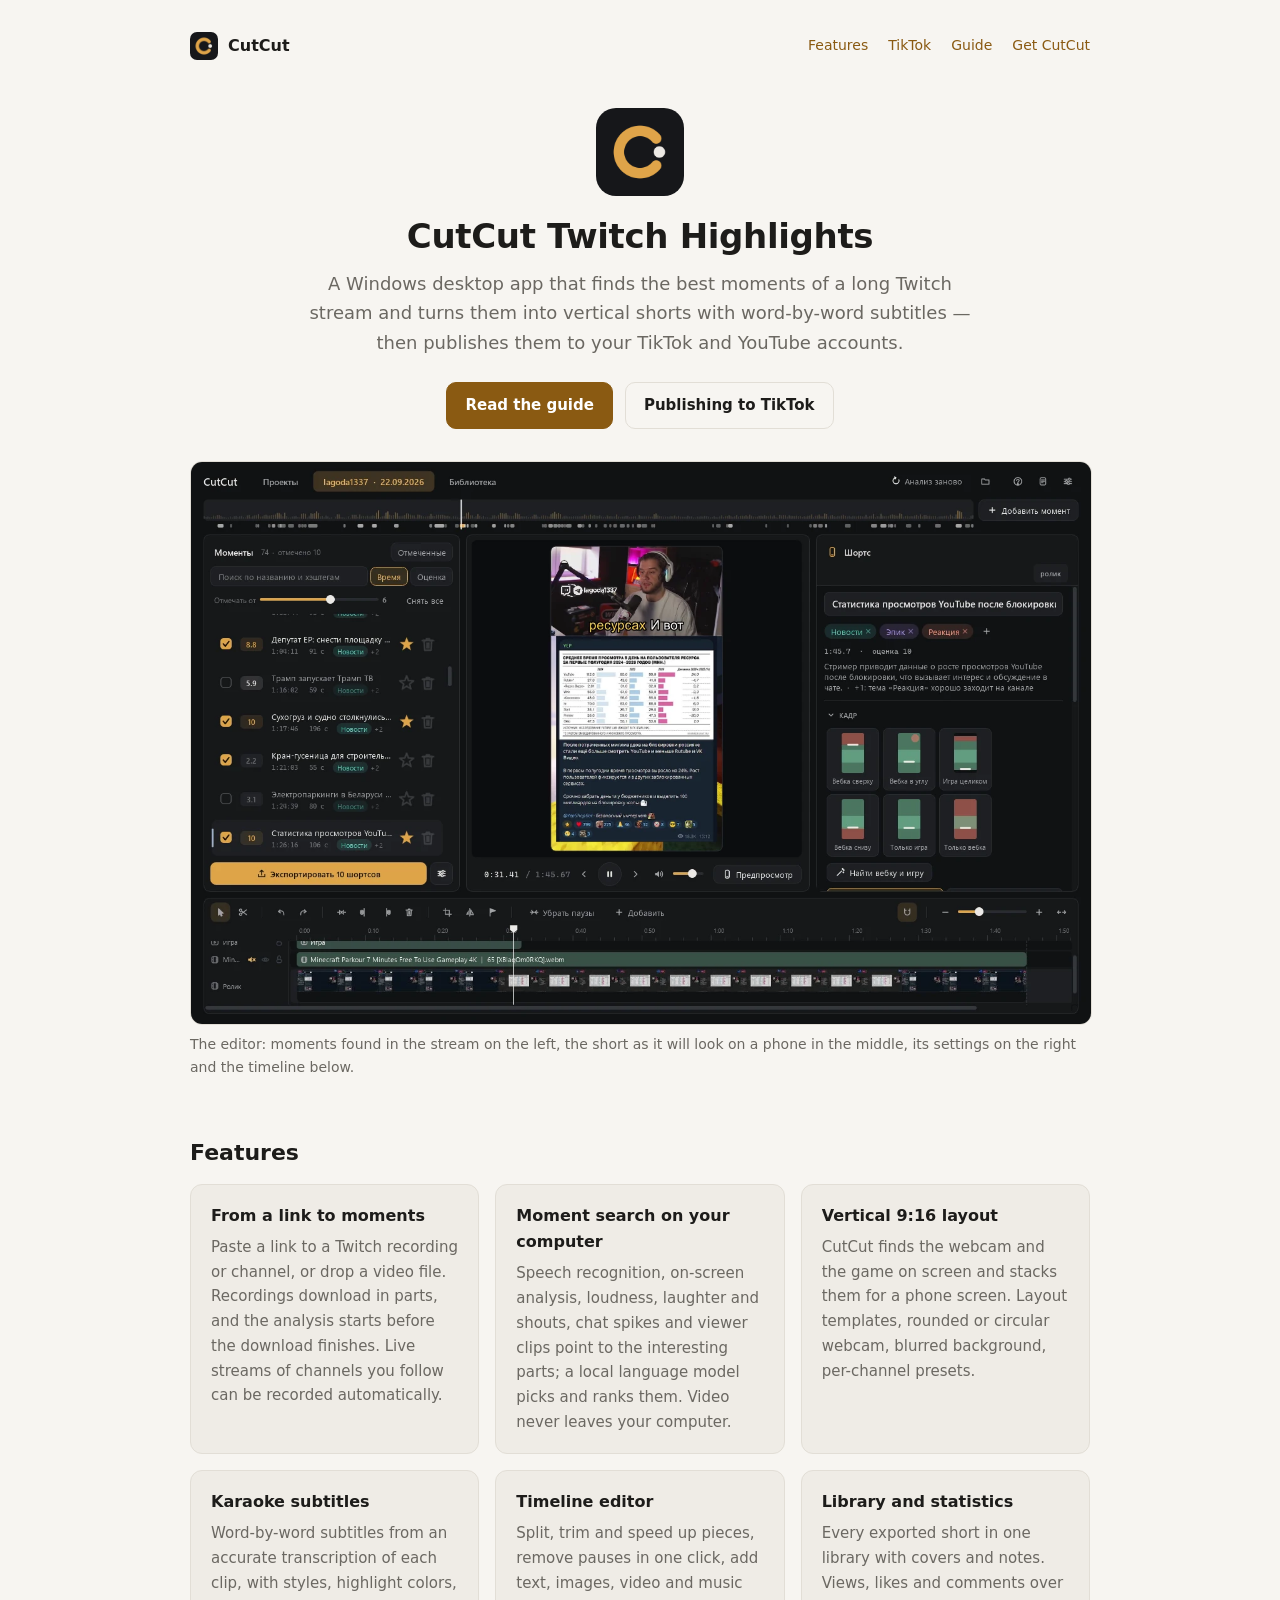
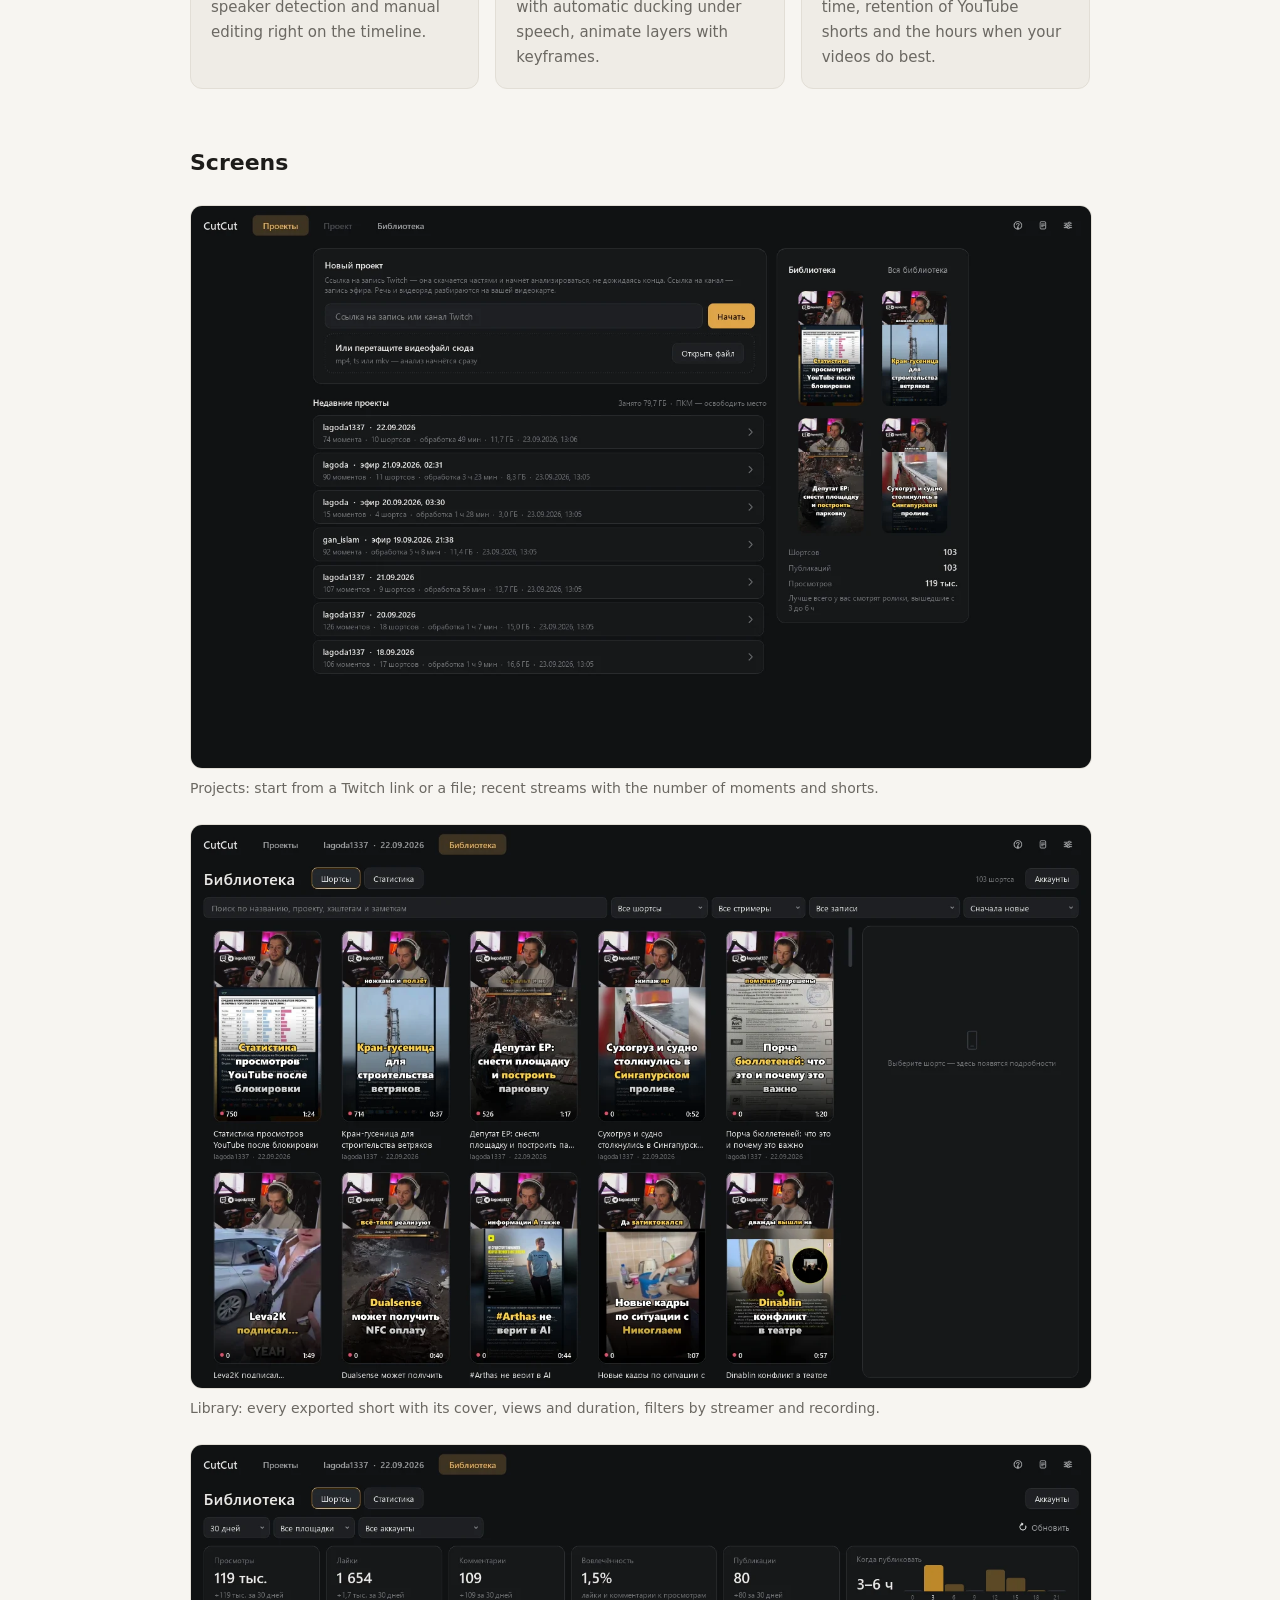
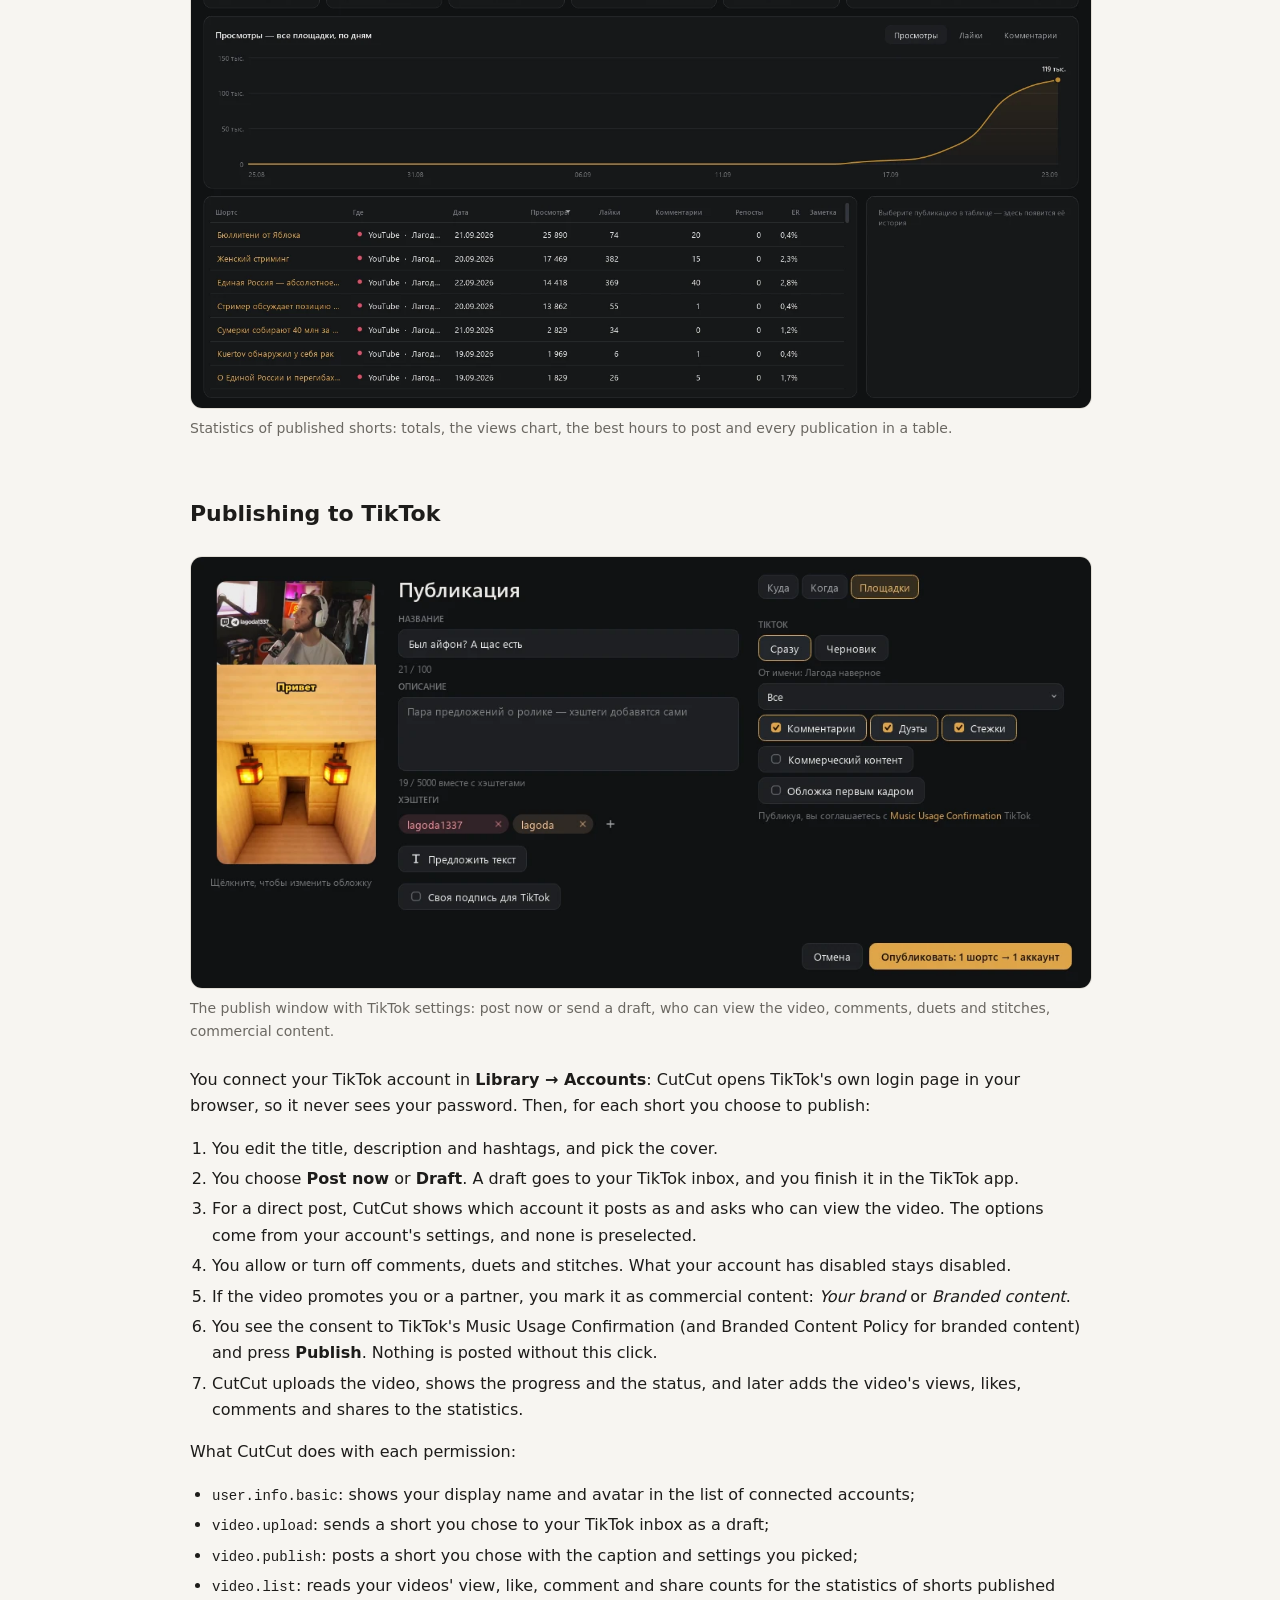
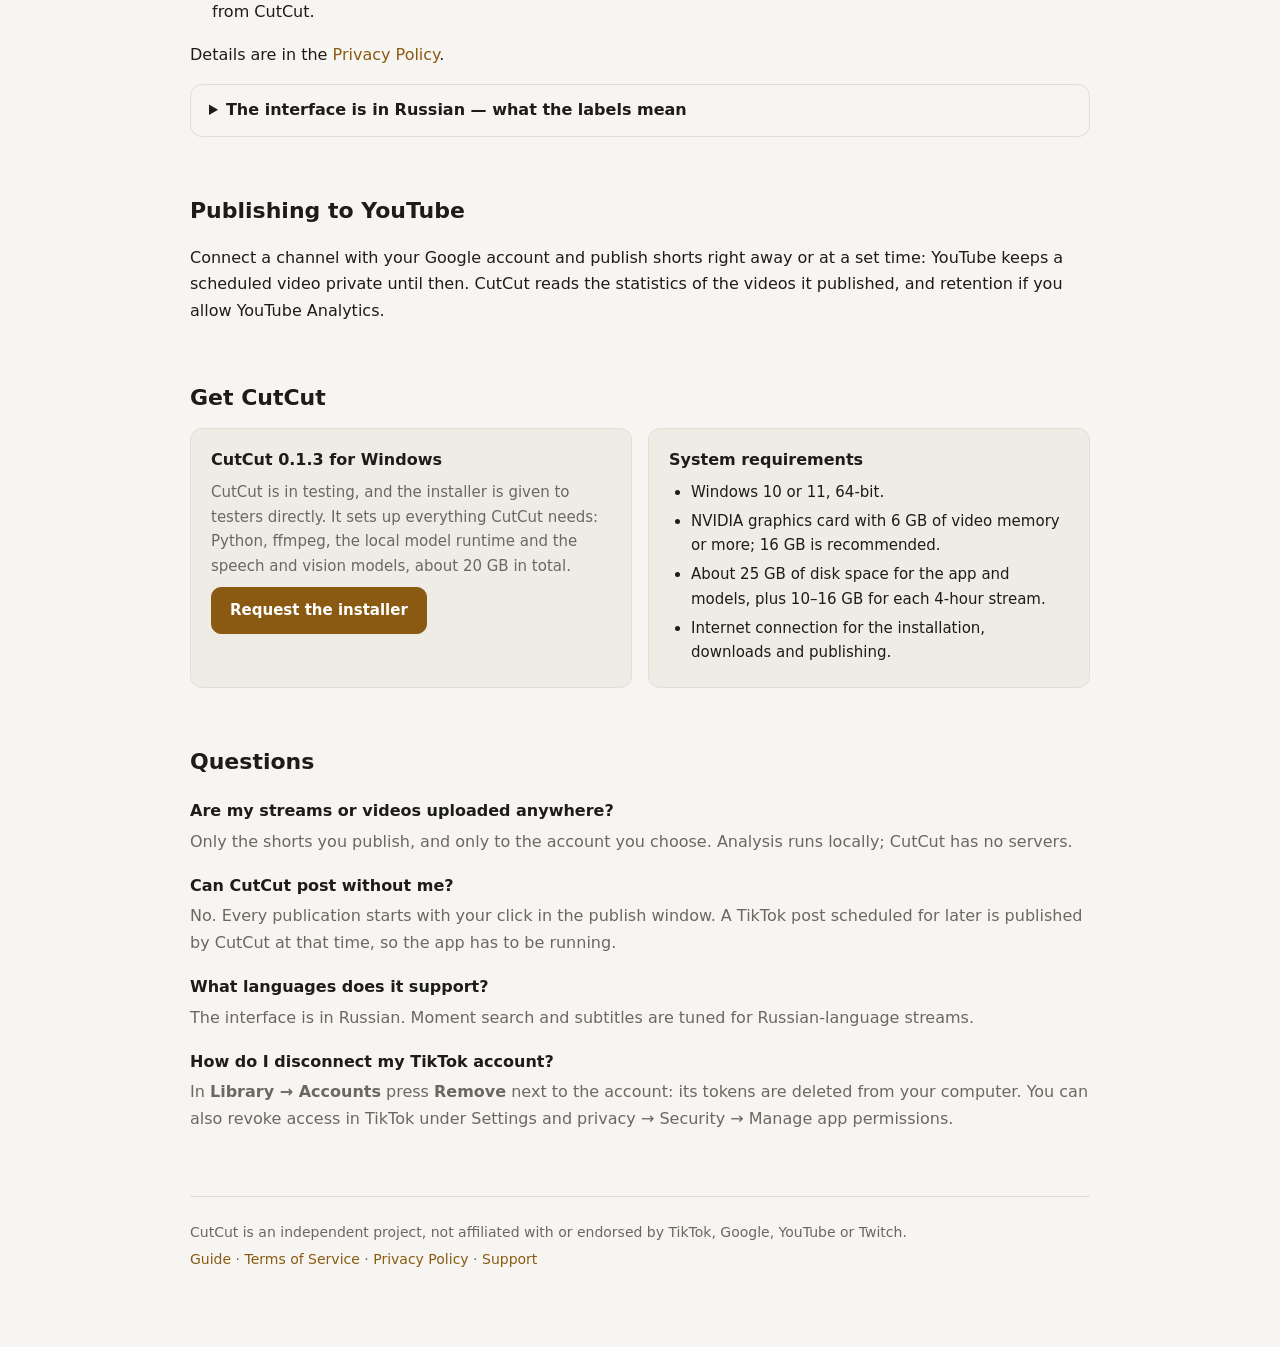
==== commit 41f23b10: "Сайт: полное название приложения в index.html" ====
--- a/index.html
+++ b/index.html
@@ -3,8 +3,8 @@
 <head>
 <meta charset="utf-8">
 <meta name="viewport" content="width=device-width, initial-scale=1">
-<title>CutCut — Twitch streams into vertical shorts</title>
-<meta name="description" content="CutCut is a Windows desktop app that finds the best moments of a Twitch stream and turns them into vertical shorts with karaoke subtitles, ready to publish to TikTok and YouTube.">
+<title>CutCut Twitch Highlights — Twitch streams into vertical shorts</title>
+<meta name="description" content="CutCut Twitch Highlights (CutCut) is a Windows desktop app that finds the best moments of a Twitch stream and turns them into vertical shorts with karaoke subtitles, ready to publish to TikTok and YouTube.">
 <link rel="icon" type="image/png" href="icon.png">
 <link rel="apple-touch-icon" href="icon.png">
 <link rel="stylesheet" href="style.css">
@@ -18,7 +18,7 @@
 
 <header class="hero">
   <img class="hero-icon" src="icon.png" alt="CutCut icon" width="88" height="88">
-  <h1>CutCut</h1>
+  <h1>CutCut Twitch Highlights</h1>
   <p class="lead">A Windows desktop app that finds the best moments of a long Twitch stream and turns them into vertical
     shorts with word-by-word subtitles — then publishes them to your TikTok and YouTube accounts.</p>
   <p class="actions"><a class="btn primary" href="guide.html">Read the guide</a><a class="btn" href="#tiktok">Publishing to TikTok</a></p>
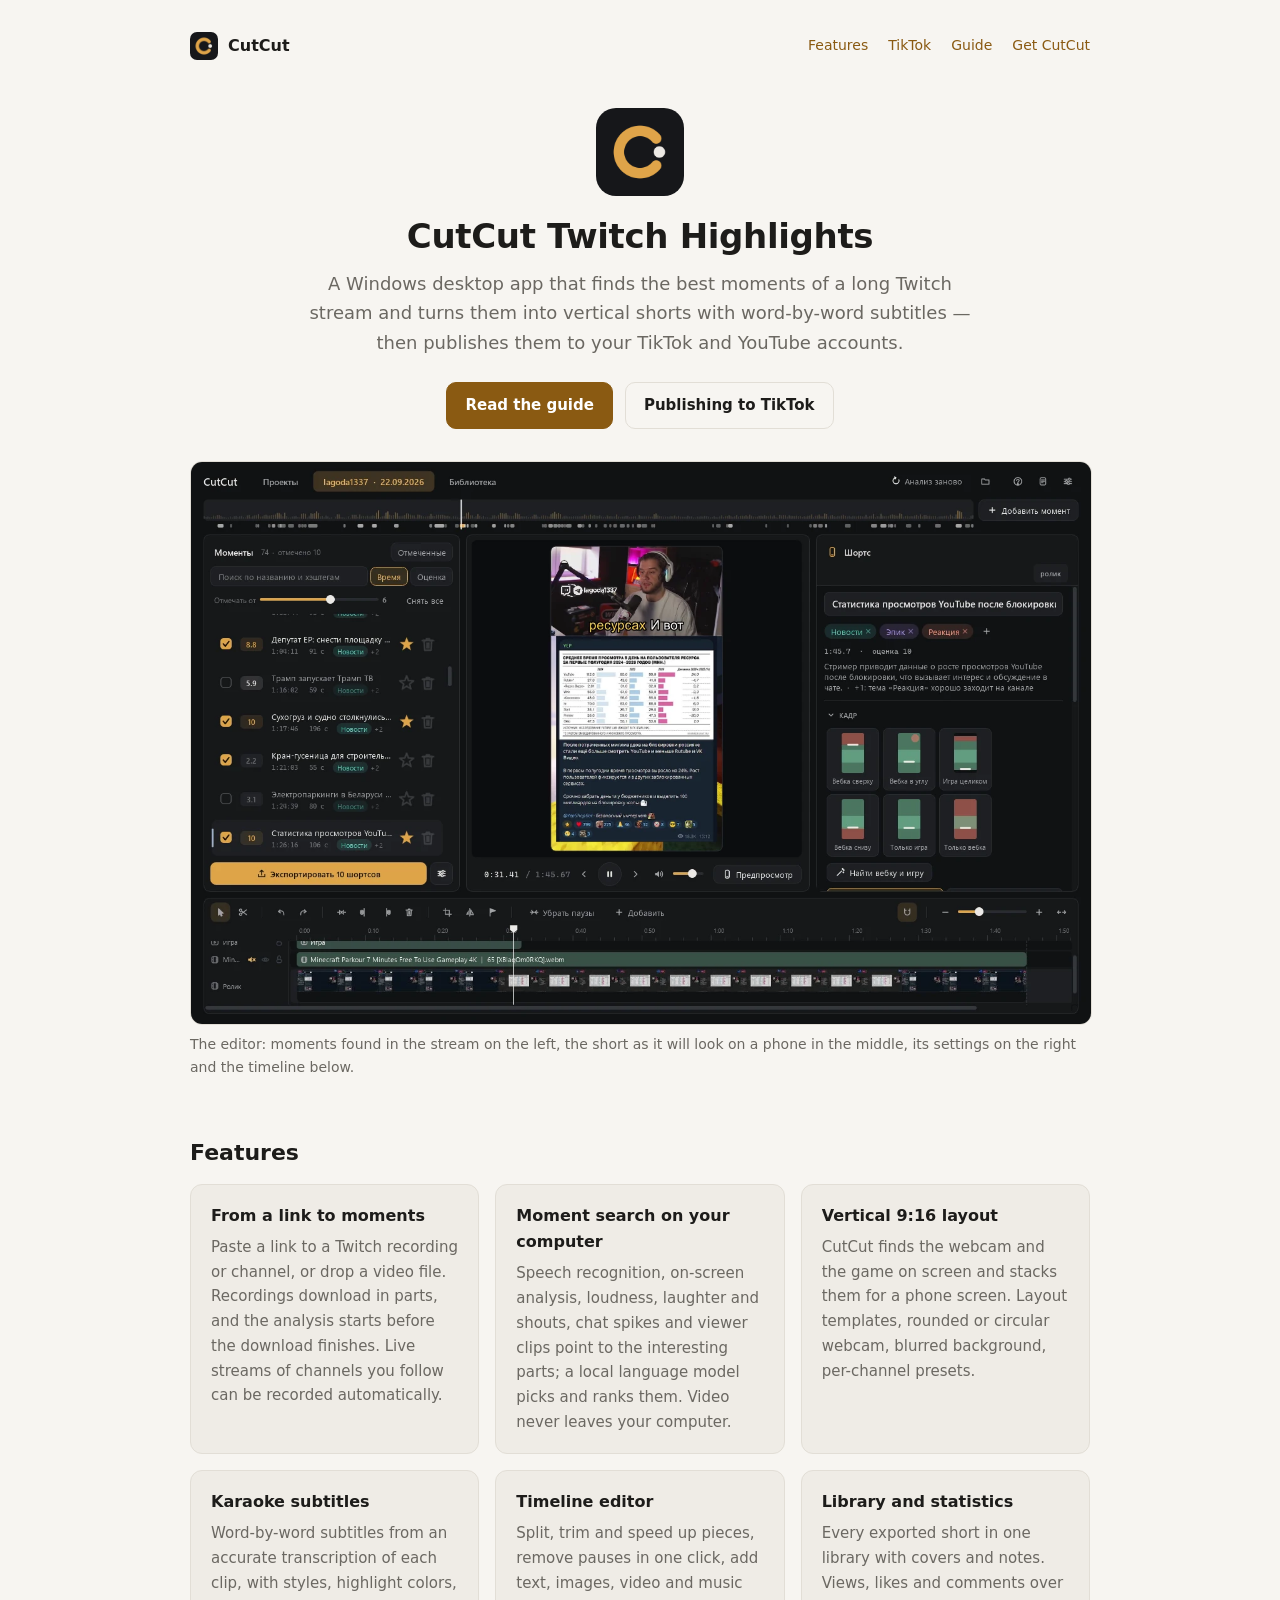
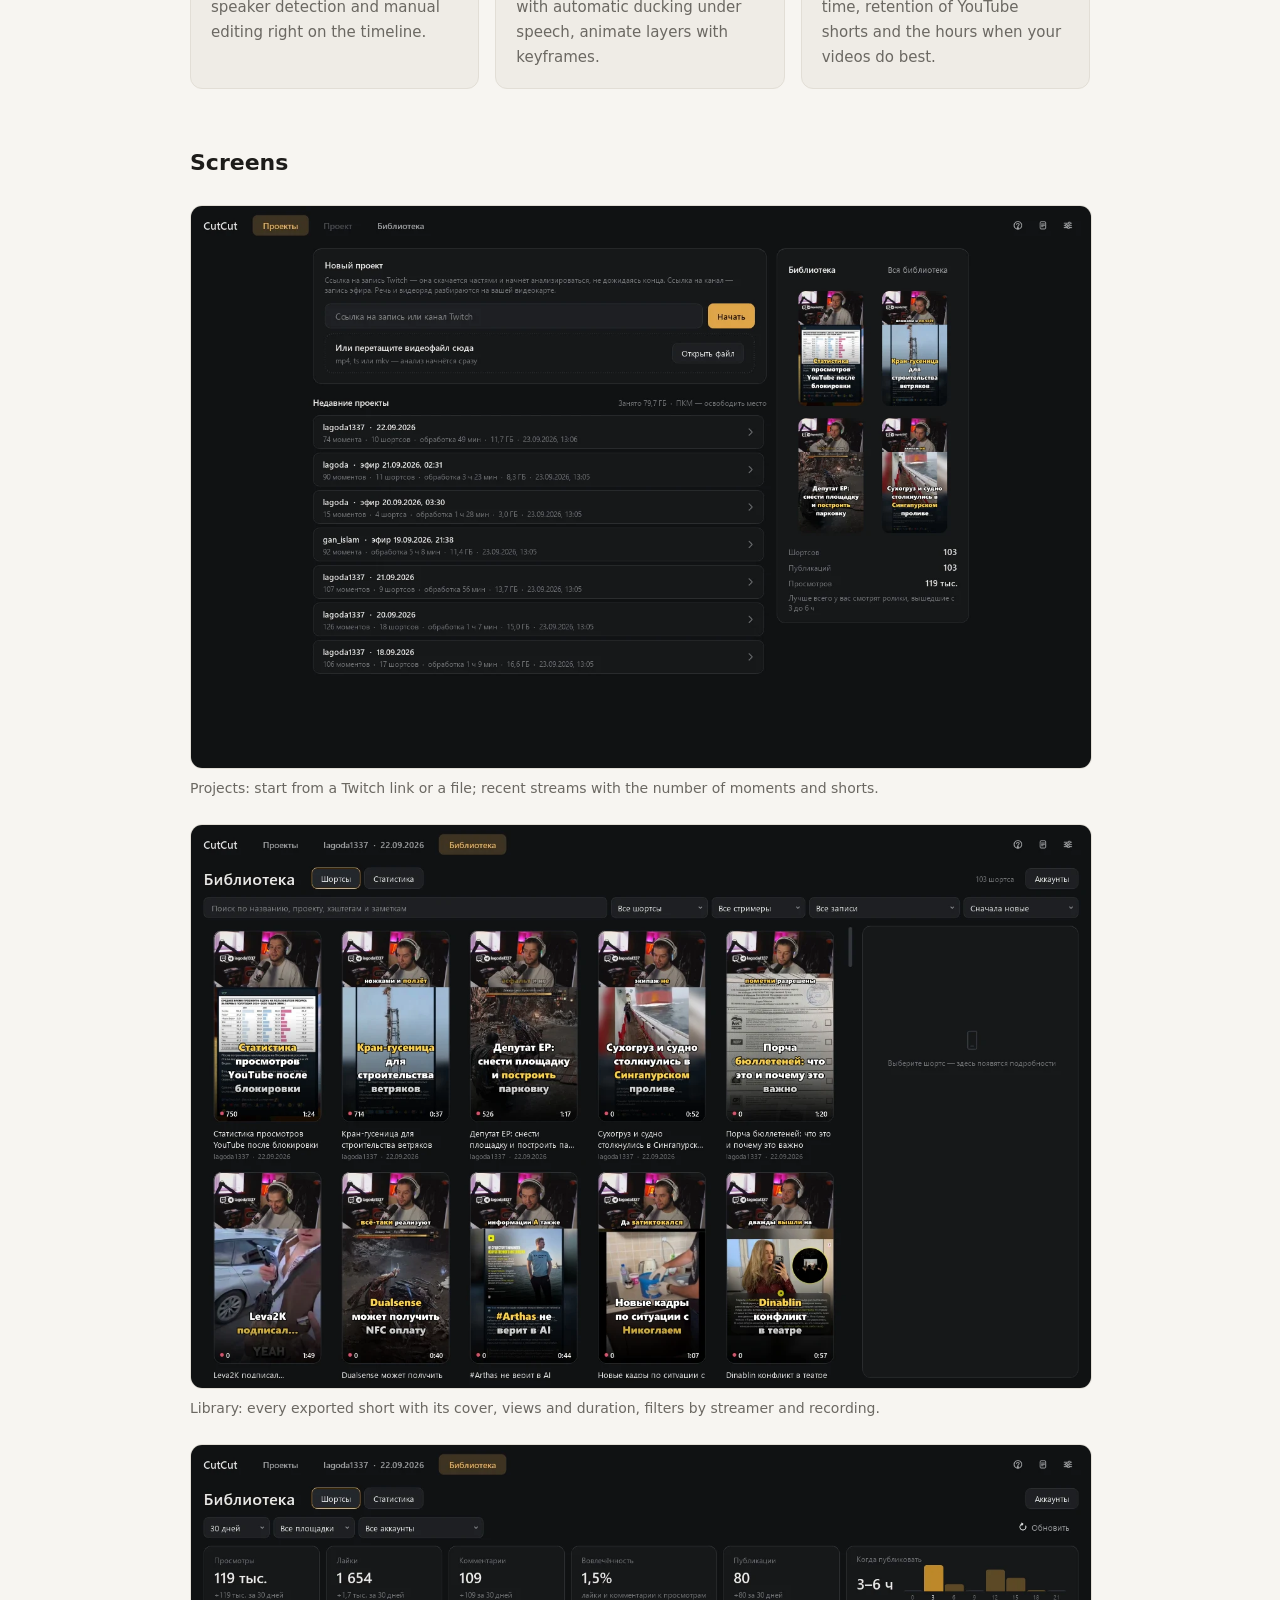
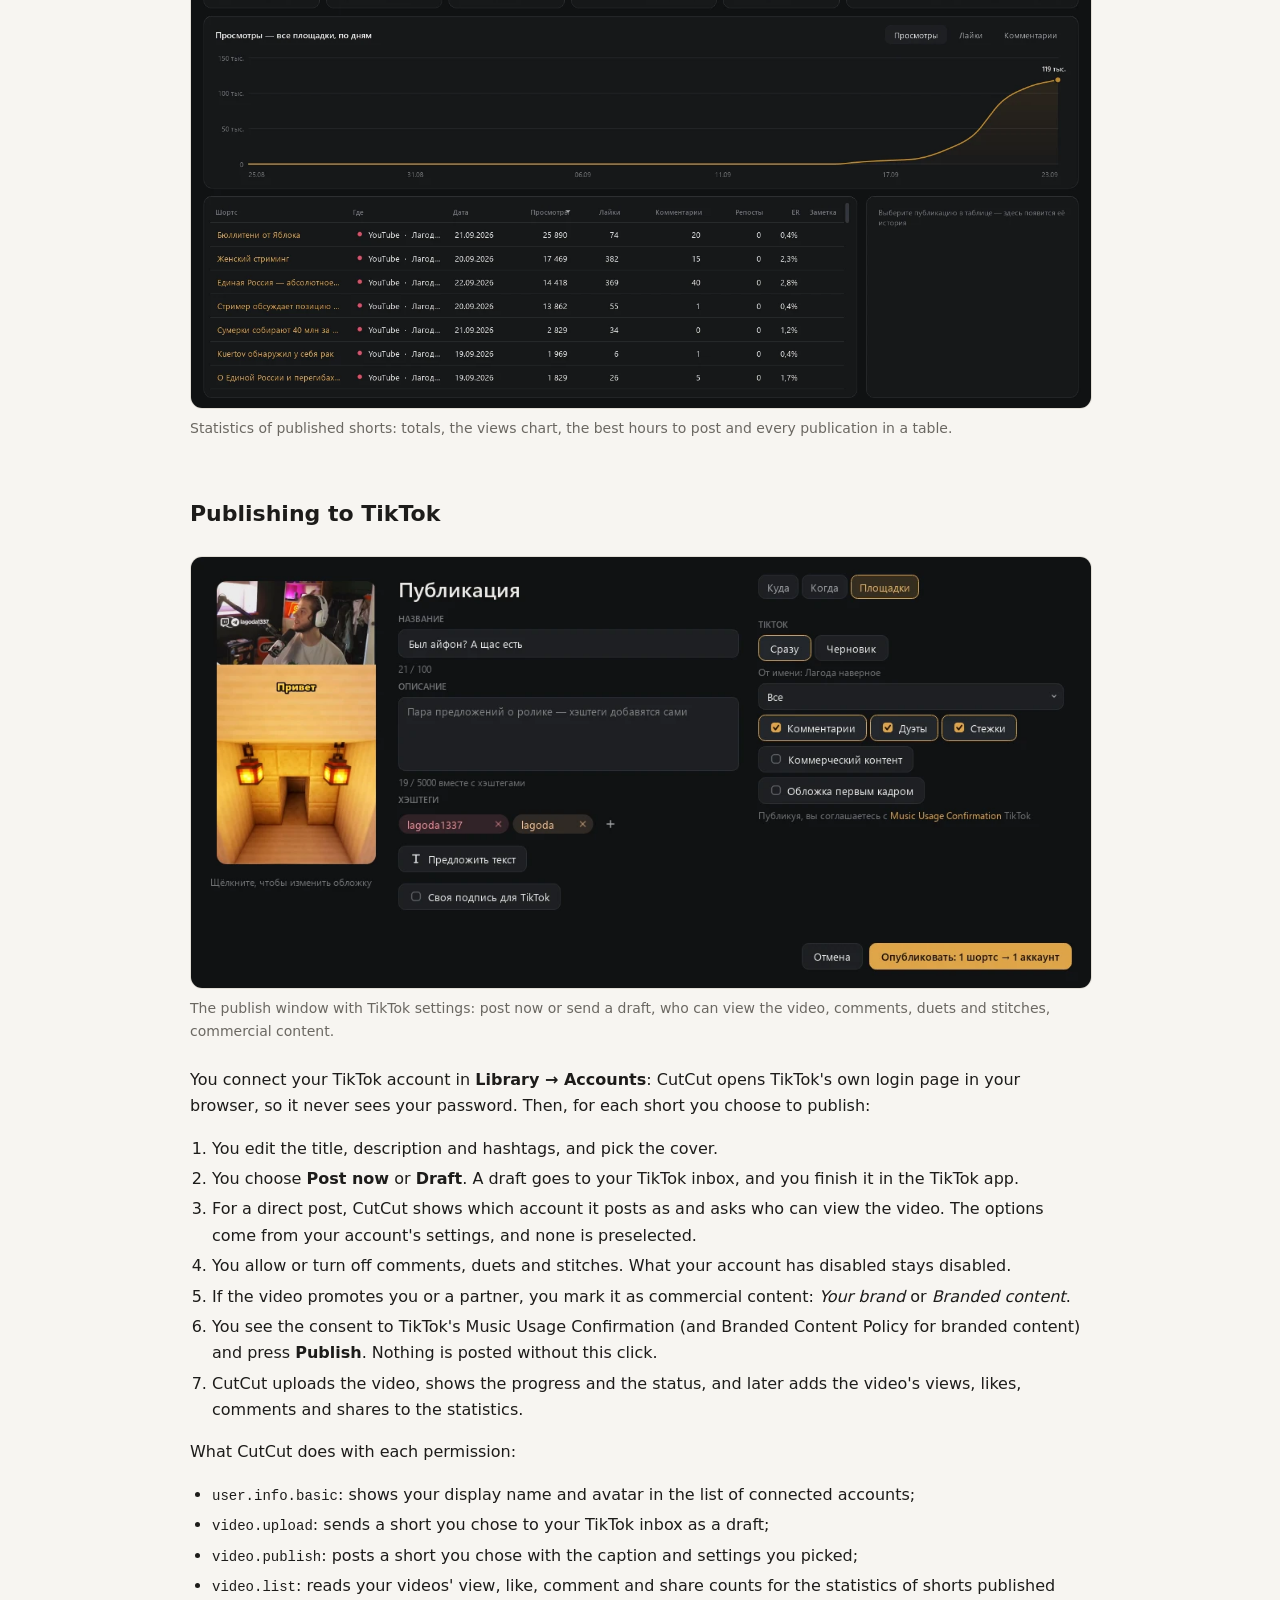
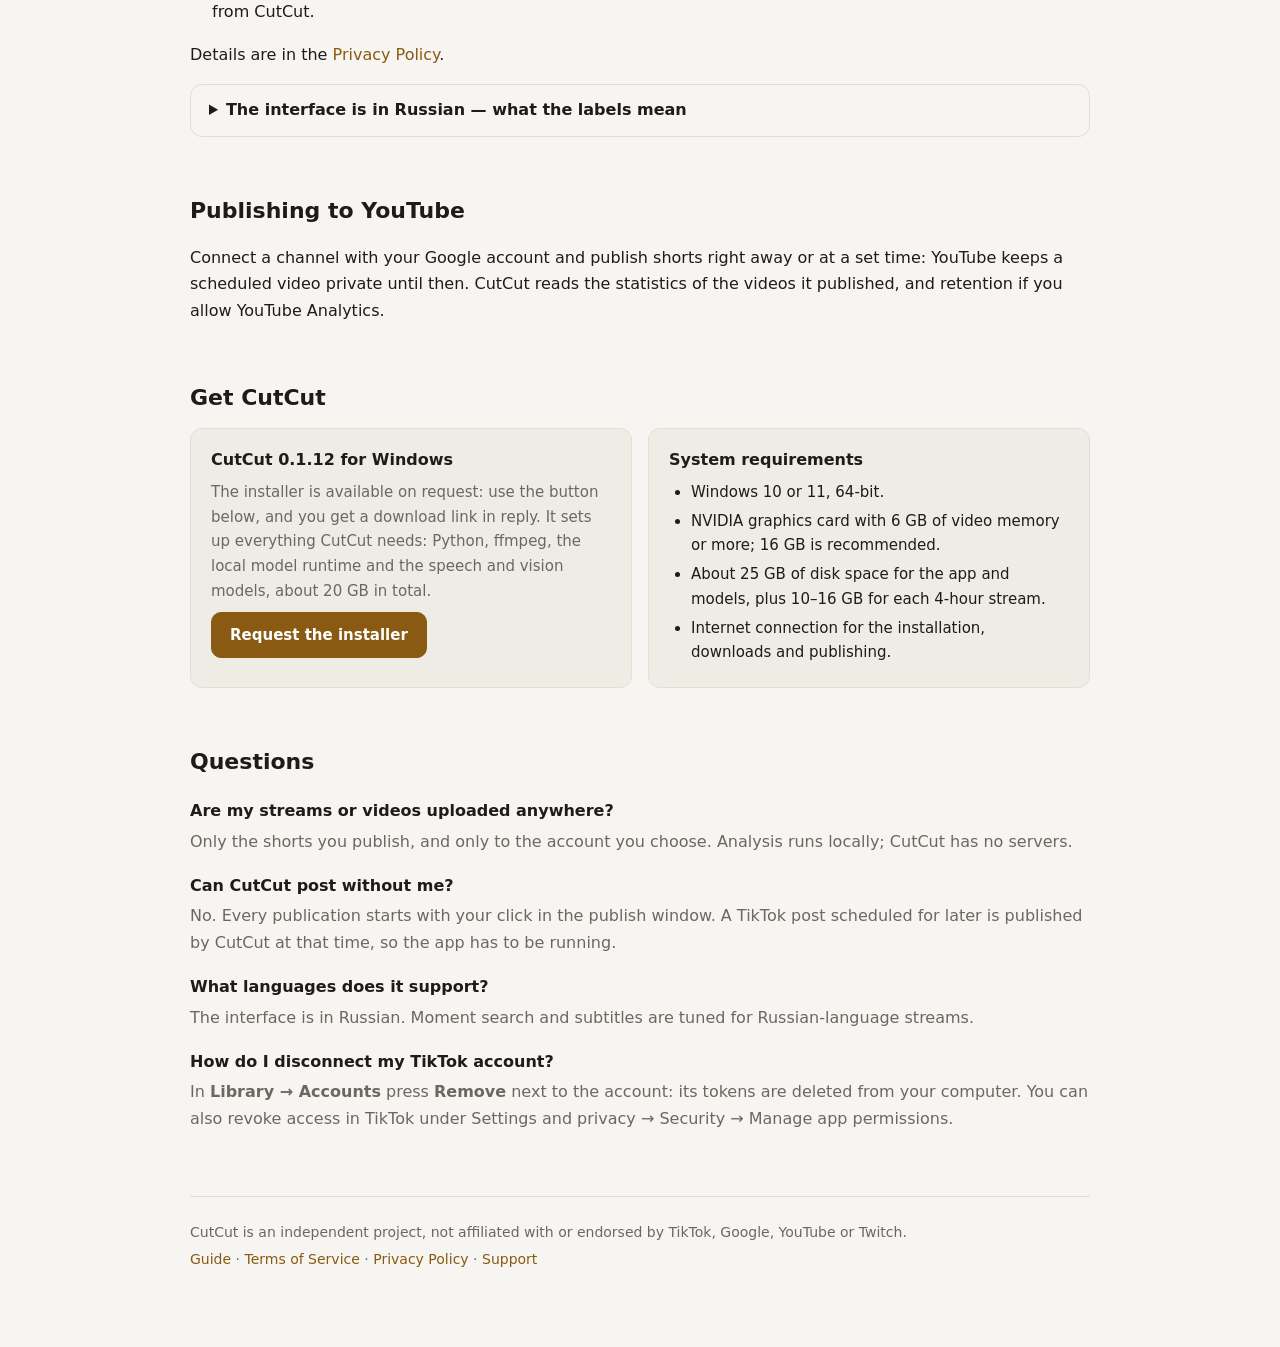
==== commit 18454cec: "Сайт: полное название приложения в index.html" ====
--- a/index.html
+++ b/index.html
@@ -131,8 +131,8 @@
 <h2 id="get">Get CutCut</h2>
 <div class="grid">
   <section>
-    <h3>CutCut 0.1.3 for Windows</h3>
-    <p>CutCut is in testing, and the installer is given to testers directly. It sets up everything CutCut needs: Python,
+    <h3>CutCut 0.1.12 for Windows</h3>
+    <p>The installer is available on request: use the button below, and you get a download link in reply. It sets up everything CutCut needs: Python,
       ffmpeg, the local model runtime and the speech and vision models, about 20 GB in total.</p>
     <p class="actions"><a class="btn primary" href="https://github.com/H0oxy/cutcut/issues/new?title=Installer%20request">Request the installer</a></p>
   </section>
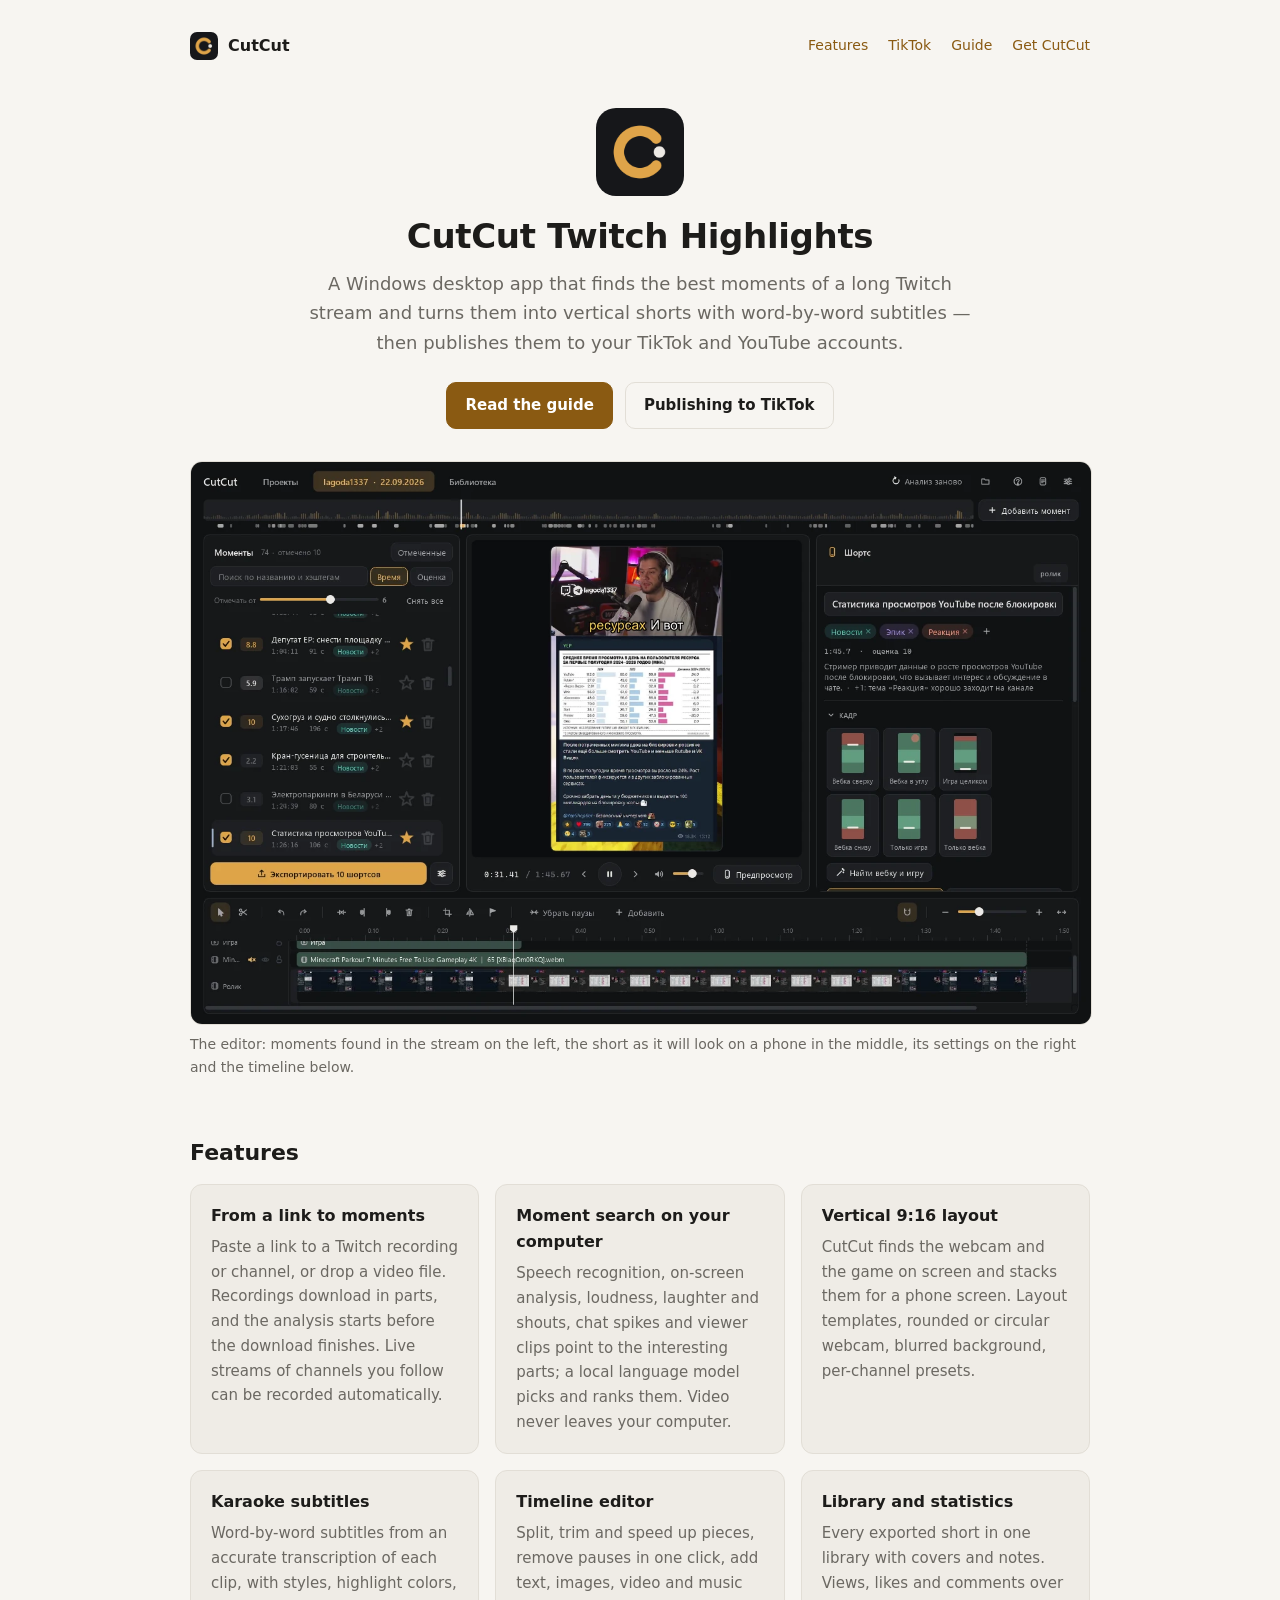
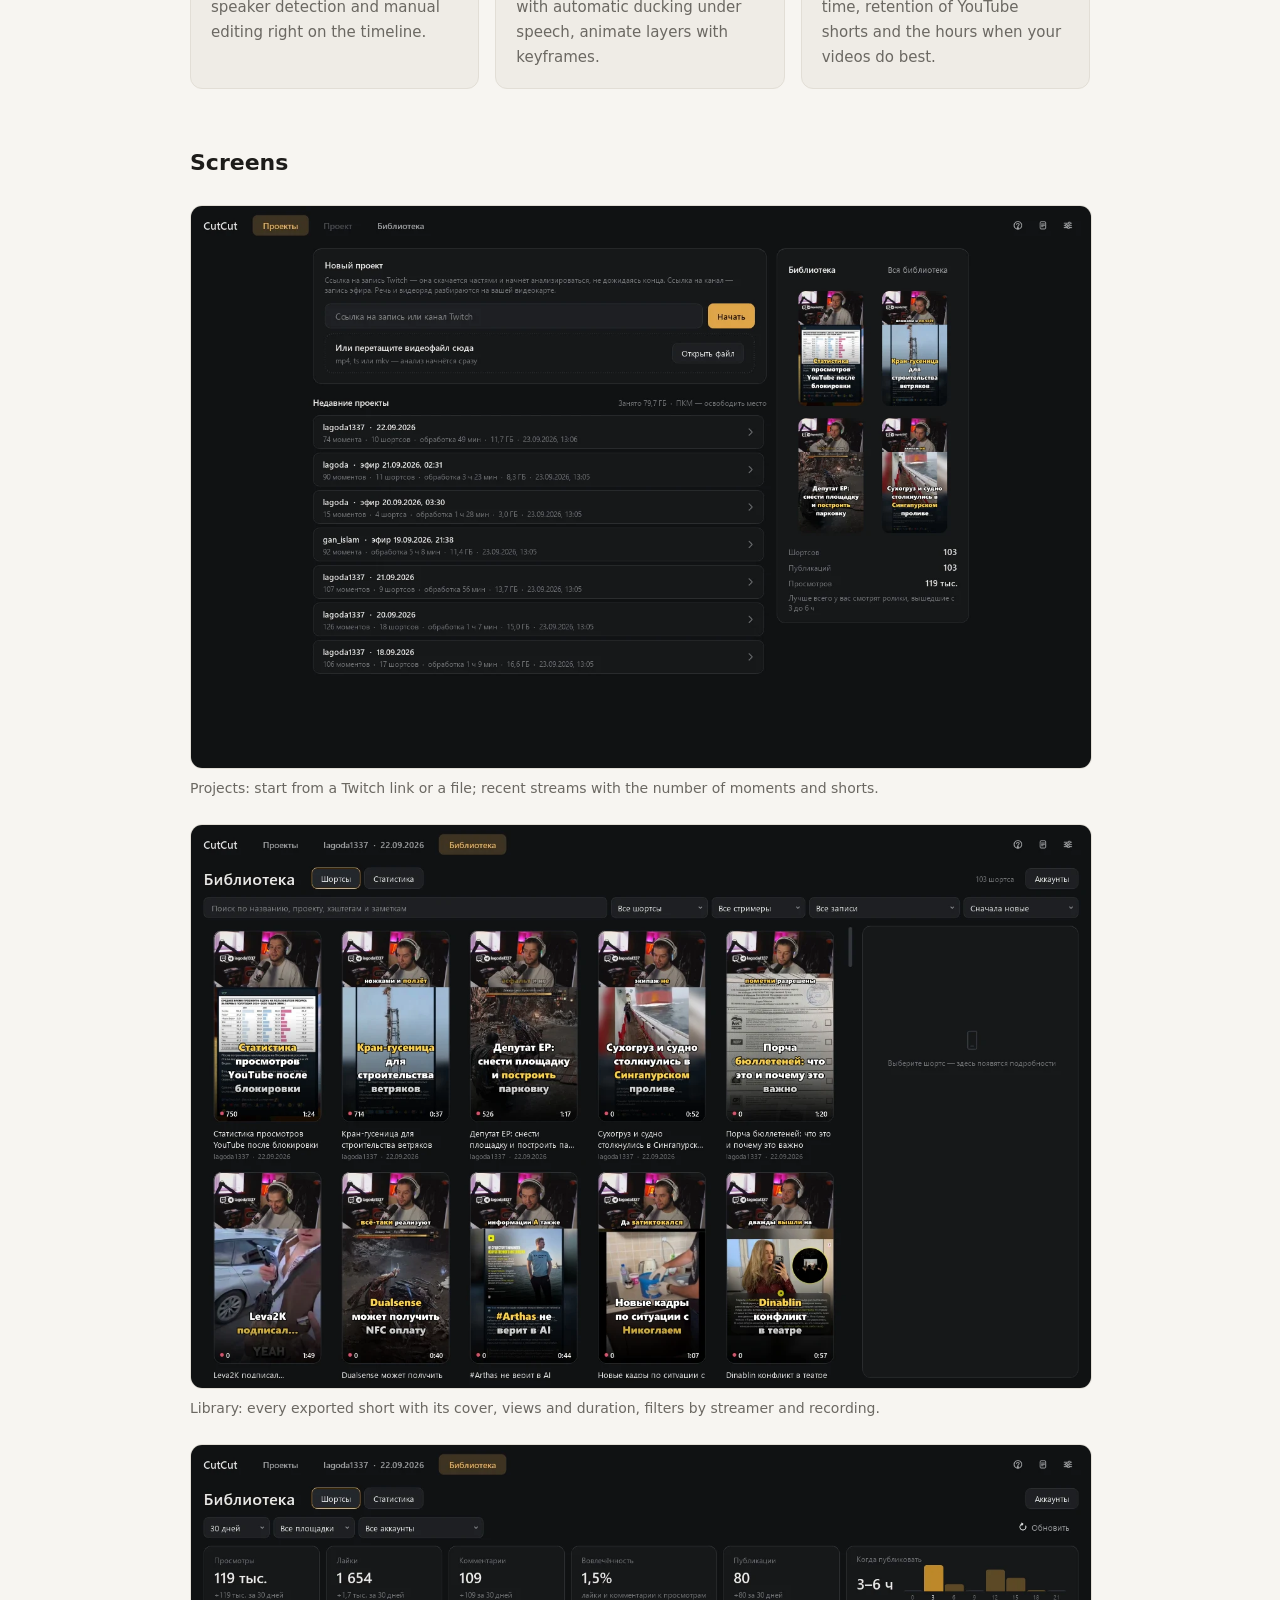
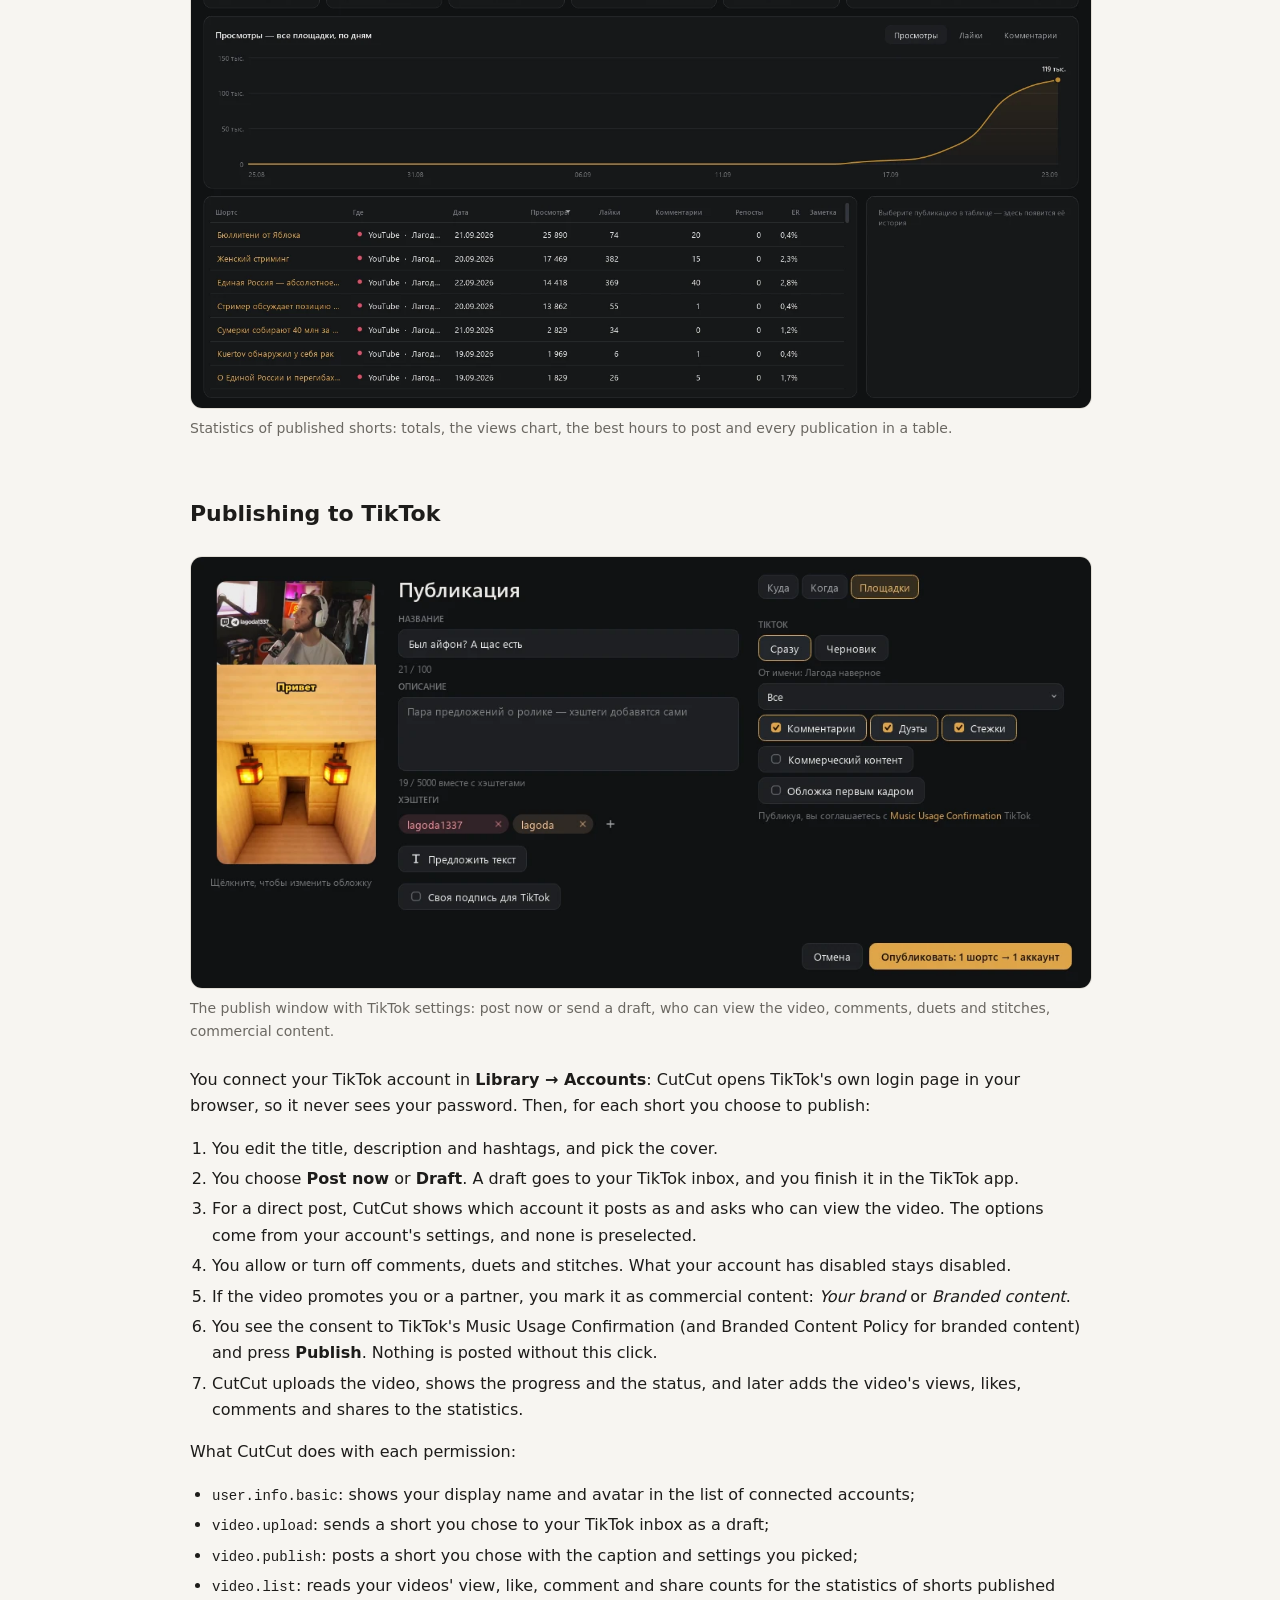
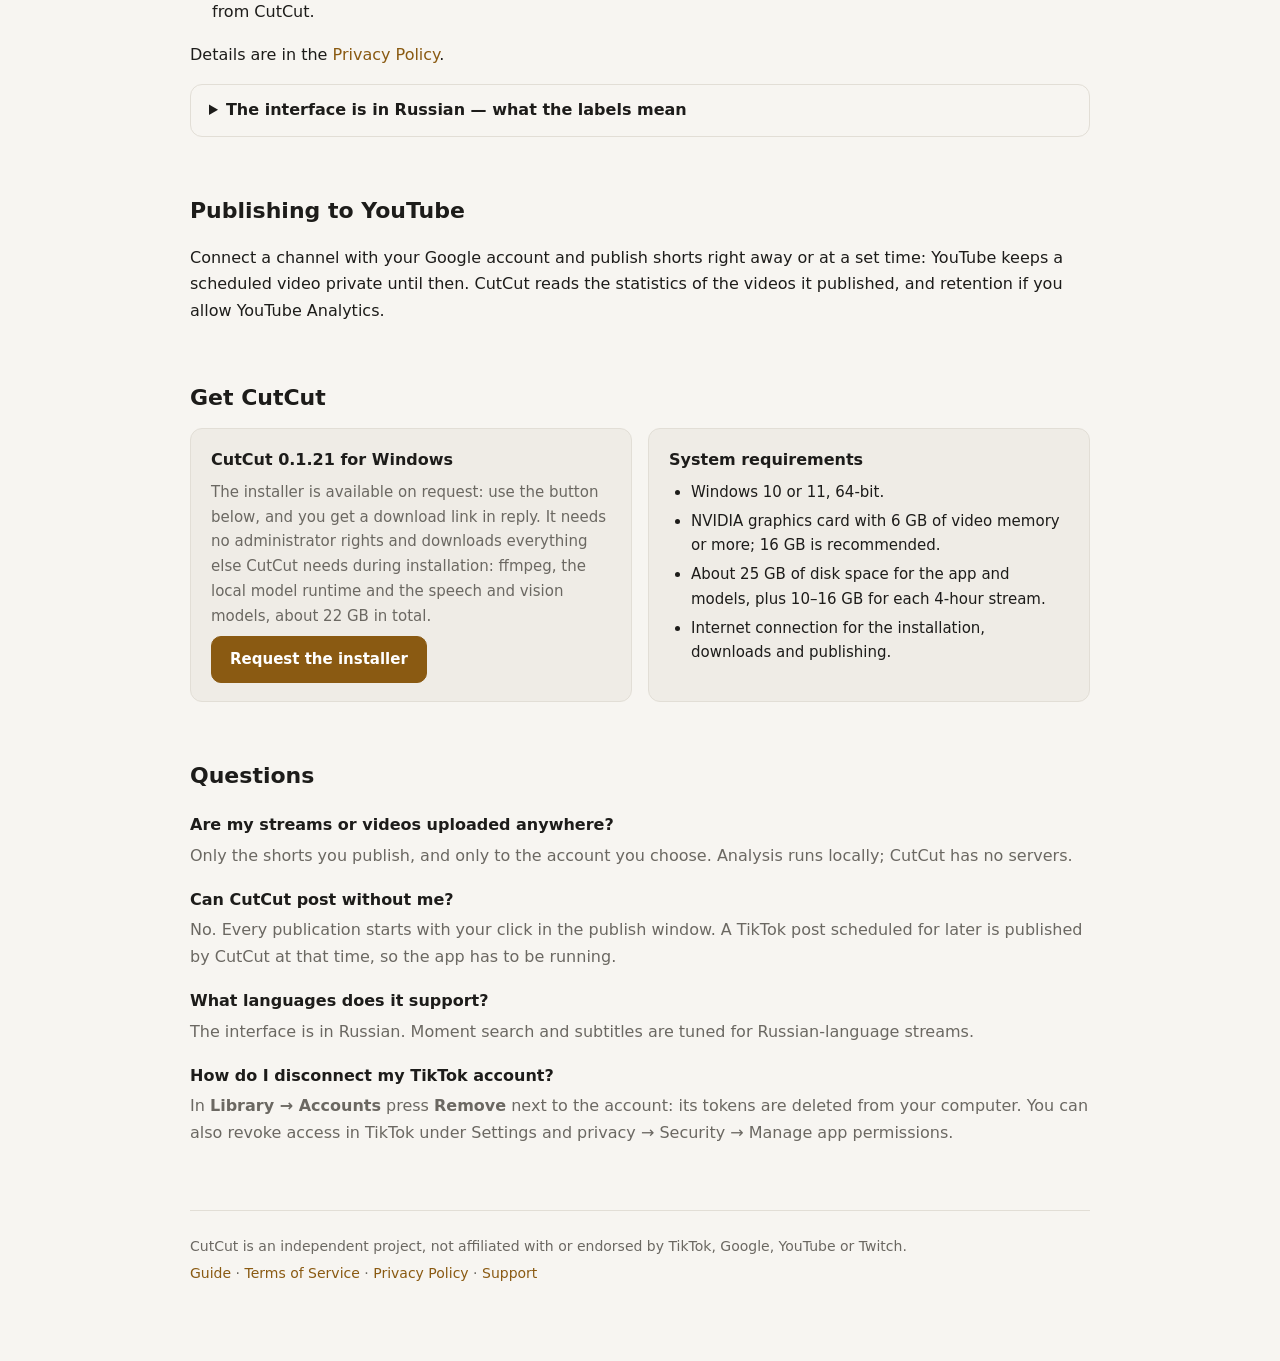
==== commit 45774a70: "Сайт: версия 0.1.21, установка и руководство по нынешней программе «Get CutCut» — 0.1.21 вместо 0.1." ====
--- a/index.html
+++ b/index.html
@@ -131,9 +131,10 @@
 <h2 id="get">Get CutCut</h2>
 <div class="grid">
   <section>
-    <h3>CutCut 0.1.12 for Windows</h3>
-    <p>The installer is available on request: use the button below, and you get a download link in reply. It sets up everything CutCut needs: Python,
-      ffmpeg, the local model runtime and the speech and vision models, about 20 GB in total.</p>
+    <h3>CutCut 0.1.21 for Windows</h3>
+    <p>The installer is available on request: use the button below, and you get a download link in reply. It needs no
+      administrator rights and downloads everything else CutCut needs during installation: ffmpeg, the local model runtime
+      and the speech and vision models, about 22 GB in total.</p>
     <p class="actions"><a class="btn primary" href="https://github.com/H0oxy/cutcut/issues/new?title=Installer%20request">Request the installer</a></p>
   </section>
   <section>
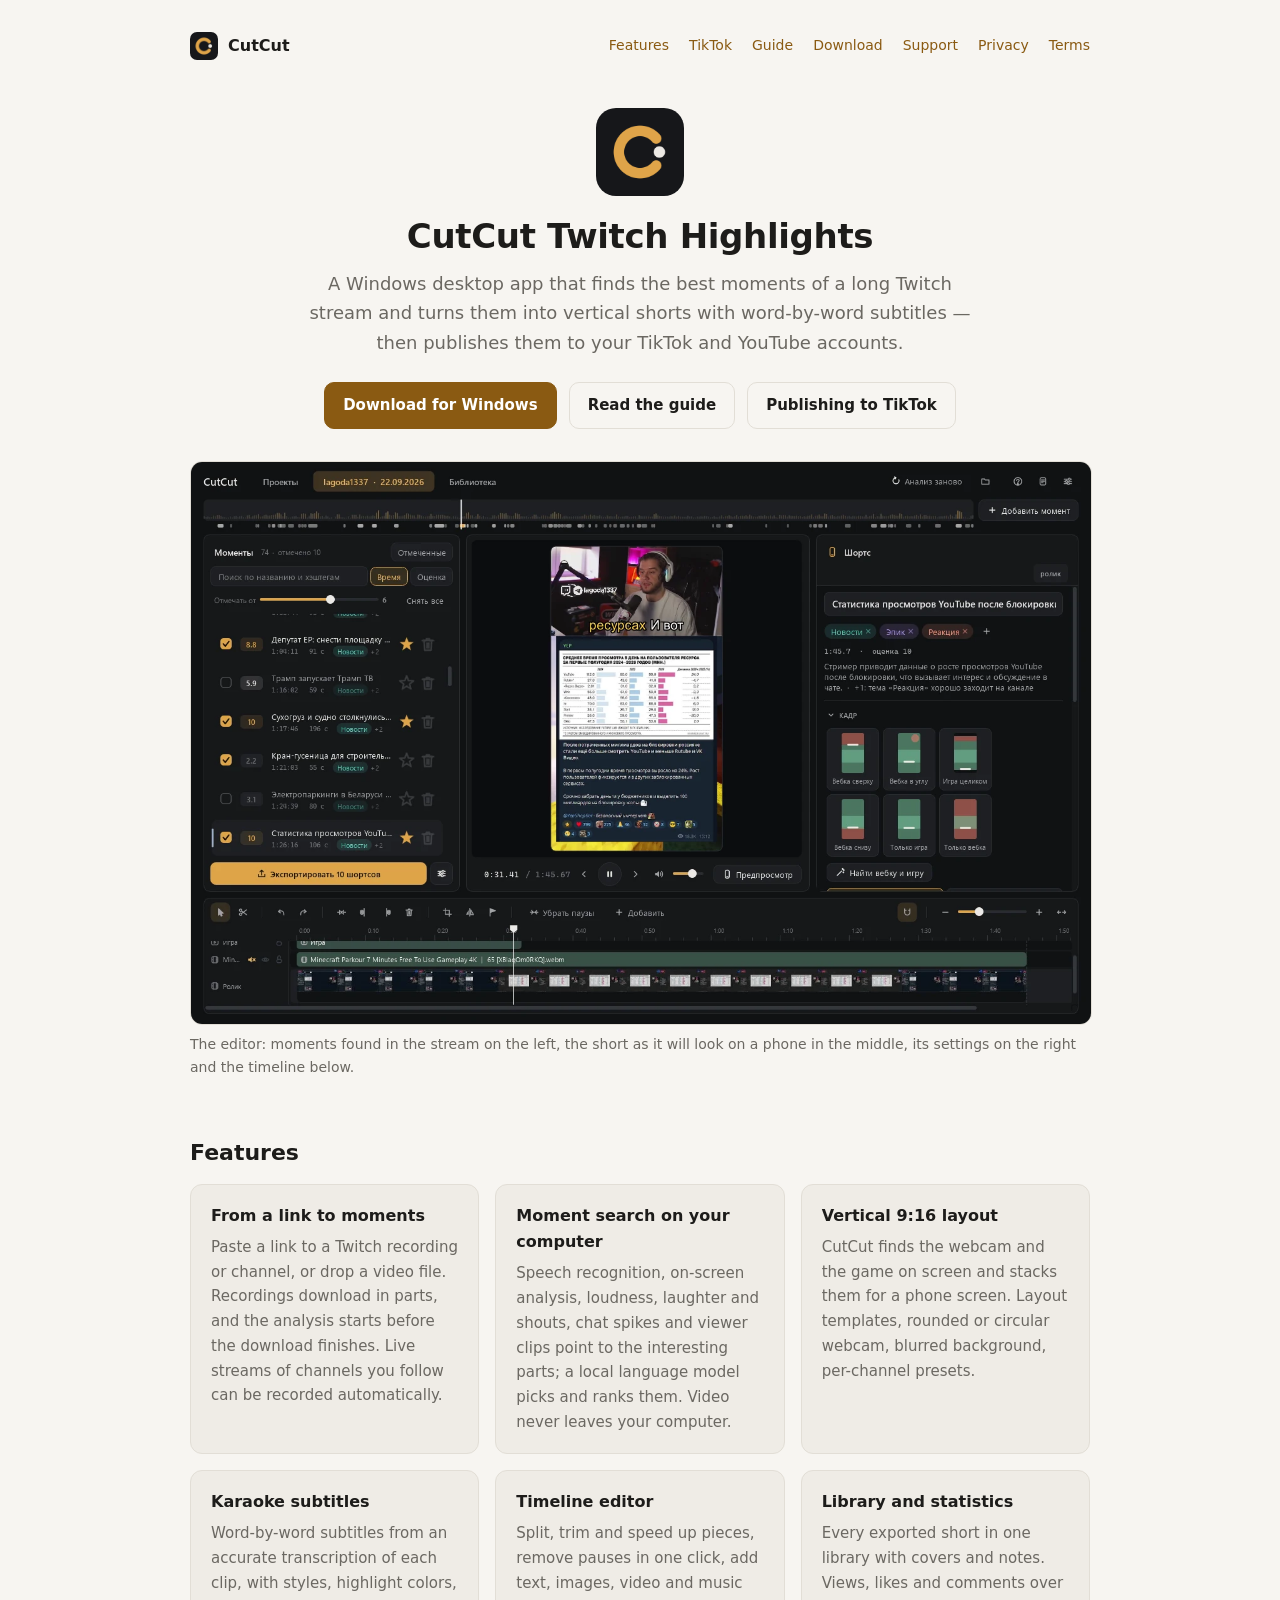
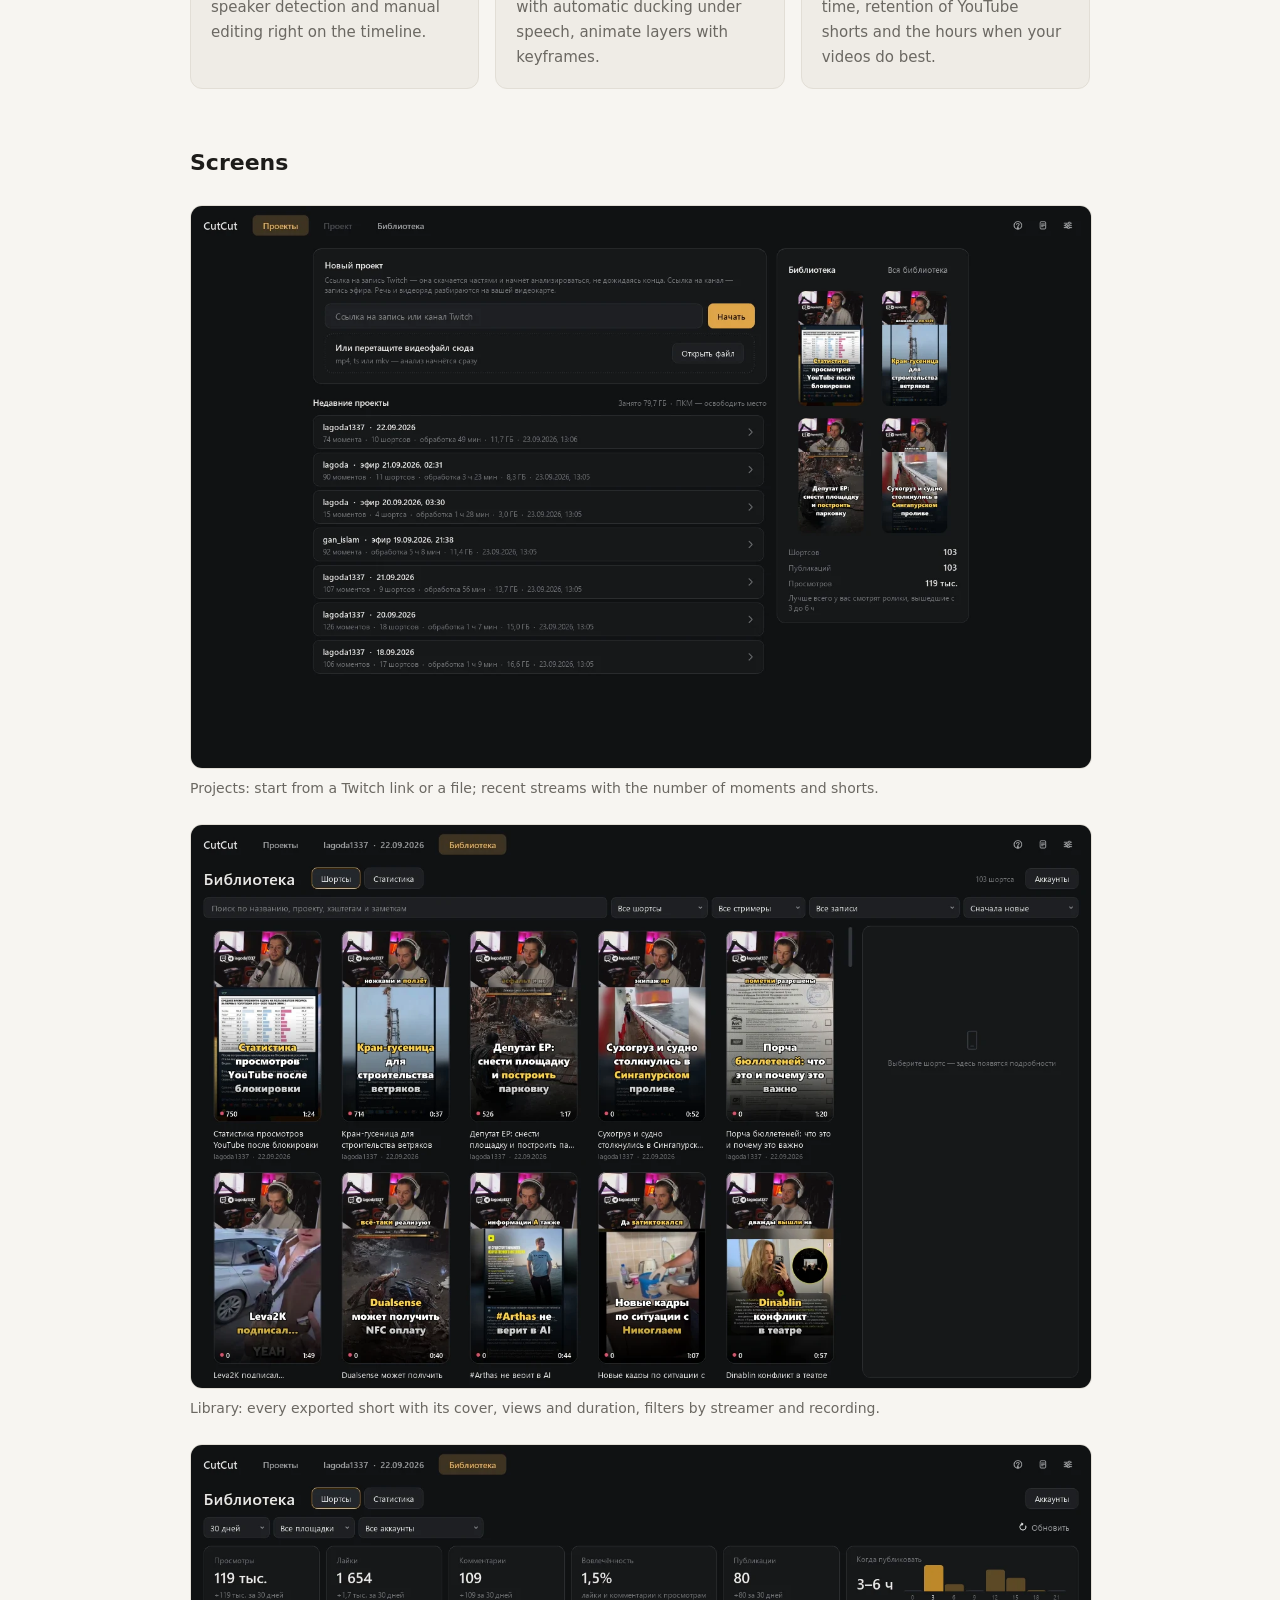
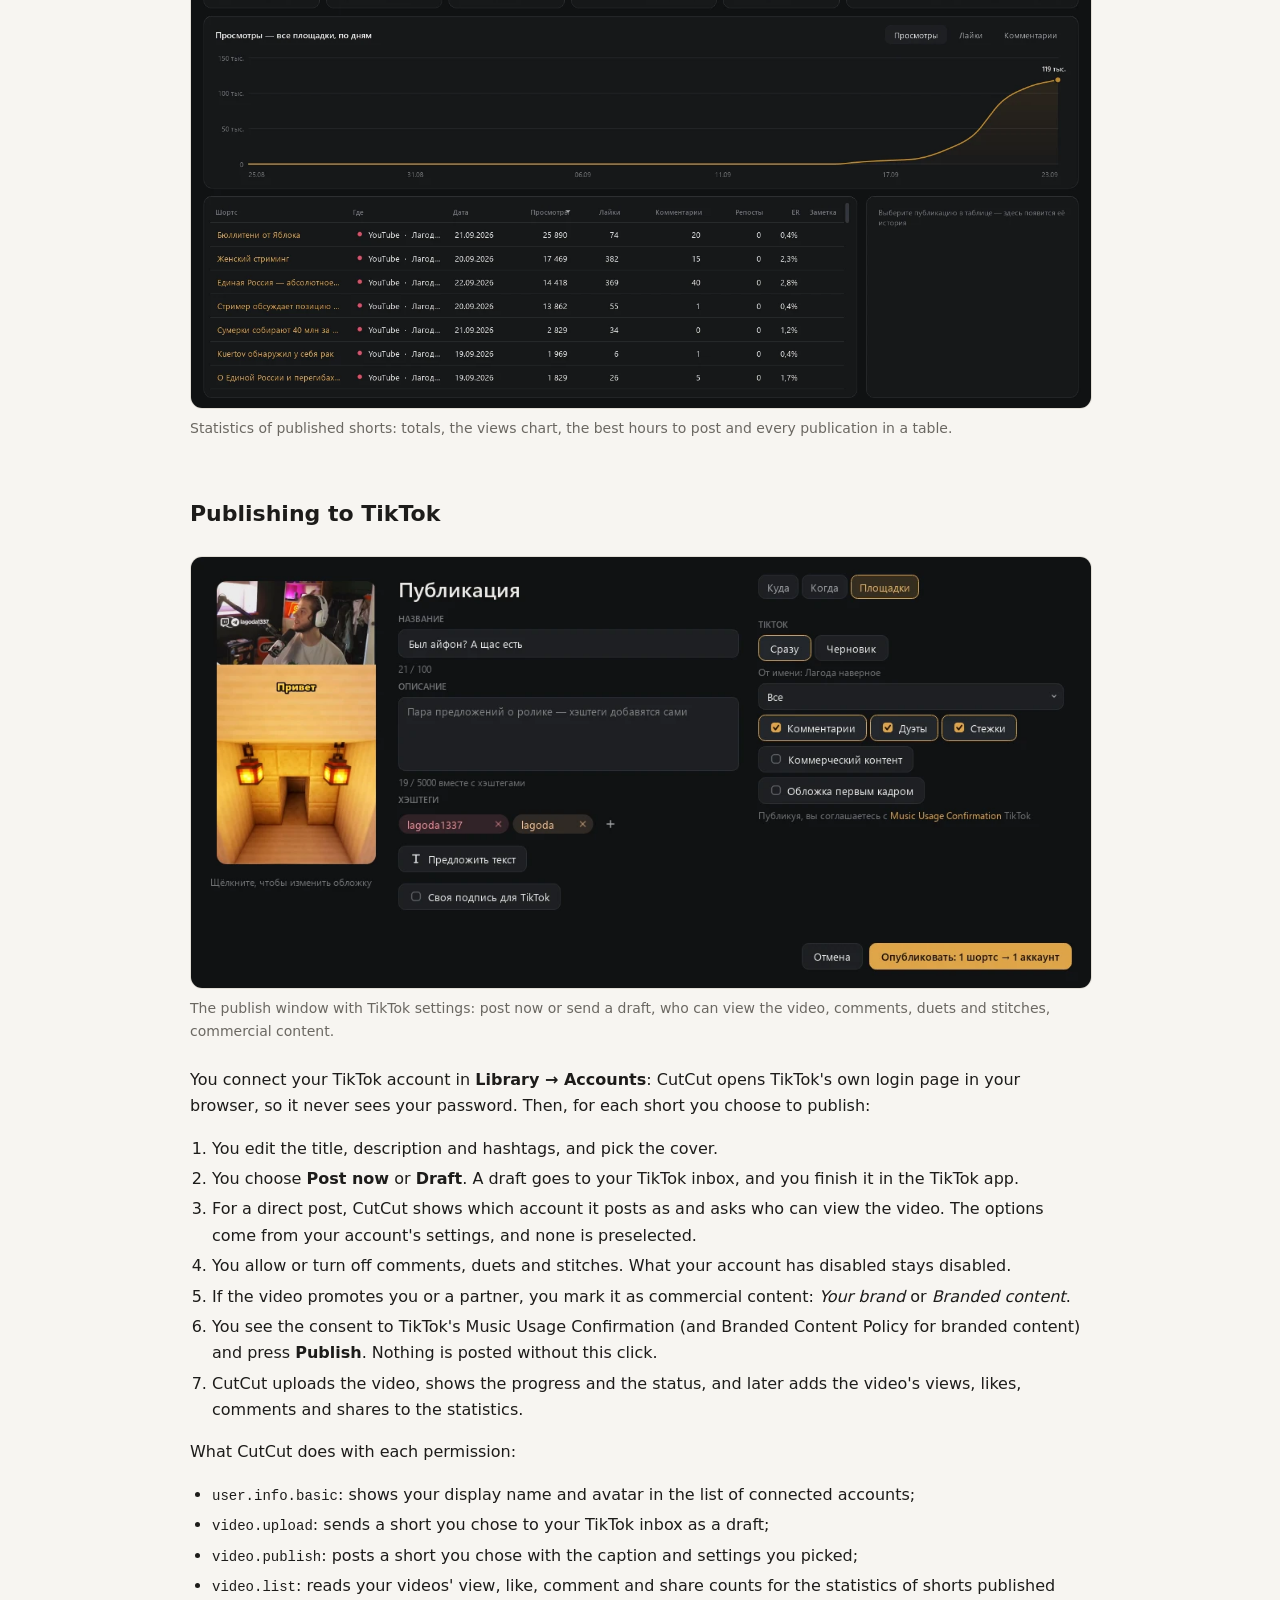
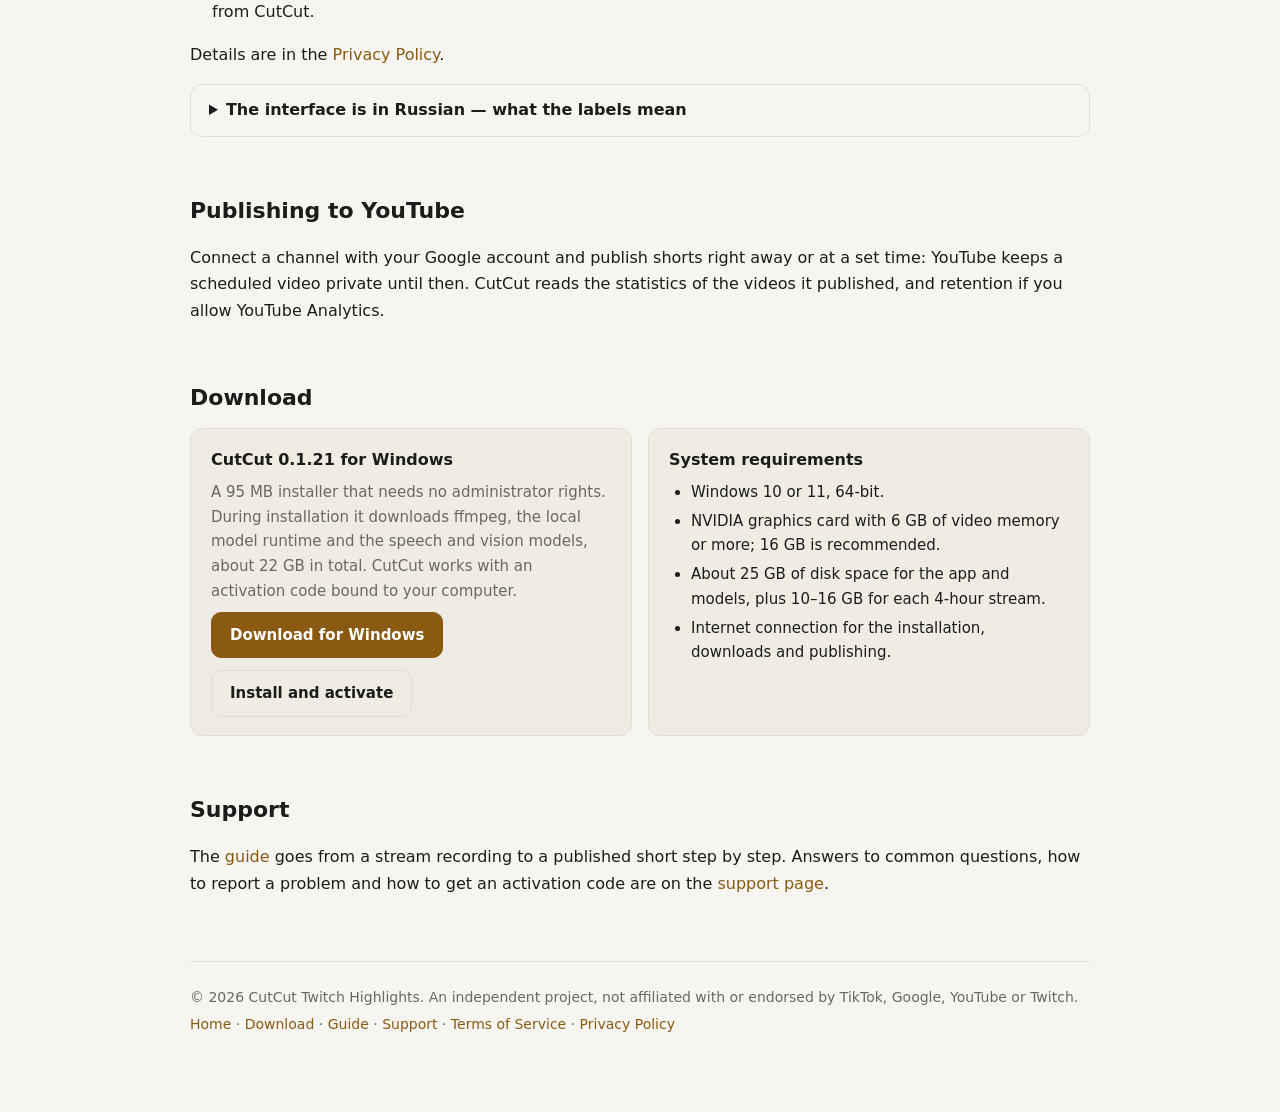
==== commit c1387006: "Сайт: страницы «Download» и «Support», прямое скачивание 0.1.21 Отзыв TikTok: Desktop URL должен вес" ====
--- a/index.html
+++ b/index.html
@@ -13,7 +13,7 @@
 <main>
 <nav>
   <a class="brand" href="./"><img src="icon.png" alt="" width="28" height="28">CutCut</a>
-  <a href="#features">Features</a><a href="#tiktok">TikTok</a><a href="guide.html">Guide</a><a href="#get">Get CutCut</a>
+  <a href="./#features">Features</a><a href="./#tiktok">TikTok</a><a href="guide.html">Guide</a><a href="download.html">Download</a><a href="support.html">Support</a><a href="privacy.html">Privacy</a><a href="terms.html">Terms</a>
 </nav>
 
 <header class="hero">
@@ -21,7 +21,7 @@
   <h1>CutCut Twitch Highlights</h1>
   <p class="lead">A Windows desktop app that finds the best moments of a long Twitch stream and turns them into vertical
     shorts with word-by-word subtitles — then publishes them to your TikTok and YouTube accounts.</p>
-  <p class="actions"><a class="btn primary" href="guide.html">Read the guide</a><a class="btn" href="#tiktok">Publishing to TikTok</a></p>
+  <p class="actions"><a class="btn primary" href="download.html">Download for Windows</a><a class="btn" href="guide.html">Read the guide</a><a class="btn" href="#tiktok">Publishing to TikTok</a></p>
 </header>
 
 <figure class="shot">
@@ -128,14 +128,14 @@
 <p>Connect a channel with your Google account and publish shorts right away or at a set time: YouTube keeps a scheduled
   video private until then. CutCut reads the statistics of the videos it published, and retention if you allow YouTube Analytics.</p>
 
-<h2 id="get">Get CutCut</h2>
+<h2 id="get">Download</h2>
 <div class="grid">
   <section>
     <h3>CutCut 0.1.21 for Windows</h3>
-    <p>The installer is available on request: use the button below, and you get a download link in reply. It needs no
-      administrator rights and downloads everything else CutCut needs during installation: ffmpeg, the local model runtime
-      and the speech and vision models, about 22 GB in total.</p>
-    <p class="actions"><a class="btn primary" href="https://github.com/H0oxy/cutcut/issues/new?title=Installer%20request">Request the installer</a></p>
+    <p>A 95 MB installer that needs no administrator rights. During installation it downloads ffmpeg, the local model
+      runtime and the speech and vision models, about 22 GB in total. CutCut works with an activation code bound to your
+      computer.</p>
+    <p class="actions"><a class="btn primary" href="https://github.com/H0oxy/cutcut/releases/download/v0.1.21/CutCutSetup-0.1.21.exe">Download for Windows</a><a class="btn" href="download.html">Install and activate</a></p>
   </section>
   <section>
     <h3>System requirements</h3>
@@ -148,24 +148,14 @@
   </section>
 </div>
 
-<h2>Questions</h2>
-<dl class="faq">
-  <dt>Are my streams or videos uploaded anywhere?</dt>
-  <dd>Only the shorts you publish, and only to the account you choose. Analysis runs locally; CutCut has no servers.</dd>
-  <dt>Can CutCut post without me?</dt>
-  <dd>No. Every publication starts with your click in the publish window. A TikTok post scheduled for later is published
-    by CutCut at that time, so the app has to be running.</dd>
-  <dt>What languages does it support?</dt>
-  <dd>The interface is in Russian. Moment search and subtitles are tuned for Russian-language streams.</dd>
-  <dt>How do I disconnect my TikTok account?</dt>
-  <dd>In <b>Library → Accounts</b> press <b>Remove</b> next to the account: its tokens are deleted from your computer. You can
-    also revoke access in TikTok under Settings and privacy → Security → Manage app permissions.</dd>
-</dl>
+<h2 id="support">Support</h2>
+<p>The <a href="guide.html">guide</a> goes from a stream recording to a published short step by step. Answers to common
+  questions, how to report a problem and how to get an activation code are on the <a href="support.html">support page</a>.</p>
 
 <footer>
-  <p>CutCut is an independent project, not affiliated with or endorsed by TikTok, Google, YouTube or Twitch.</p>
-  <p><a href="guide.html">Guide</a> · <a href="terms.html">Terms of Service</a> · <a href="privacy.html">Privacy Policy</a> ·
-    <a href="https://github.com/H0oxy/cutcut/issues">Support</a></p>
+  <p>© 2026 CutCut Twitch Highlights. An independent project, not affiliated with or endorsed by TikTok, Google, YouTube or Twitch.</p>
+  <p><a href="./">Home</a> · <a href="download.html">Download</a> · <a href="guide.html">Guide</a> · <a href="support.html">Support</a> ·
+    <a href="terms.html">Terms of Service</a> · <a href="privacy.html">Privacy Policy</a></p>
 </footer>
 </main>
 </body>
--- a/style.css
+++ b/style.css
@@ -14,6 +14,7 @@
 nav { display: flex; align-items: center; gap: 20px; flex-wrap: wrap; margin-bottom: 48px; font-size: 14px; }
 nav .brand { display: flex; align-items: center; gap: 10px; font-weight: 600; font-size: 16px; color: var(--text); margin-right: auto; }
 nav .brand img { border-radius: 7px; }
+nav a[aria-current="page"] { color: var(--text); font-weight: 600; }
 a { color: var(--accent); text-decoration: none; }
 a:hover { text-decoration: underline; }
 h1 { font-size: 34px; line-height: 1.2; margin: 0 0 12px; letter-spacing: -0.01em; }
@@ -41,6 +42,7 @@
 .shot figcaption { color: var(--dim); font-size: 14px; margin-top: 8px; }
 
 .grid { display: grid; grid-template-columns: repeat(auto-fit, minmax(260px, 1fr)); gap: 16px; }
+.lead + .grid { margin-top: 28px; }
 .grid section { background: var(--card); border: 1px solid var(--line); border-radius: 12px; padding: 18px 20px; }
 .grid section p { margin: 0; color: var(--dim); font-size: 15px; }
 .grid section p + p { margin-top: 8px; }
